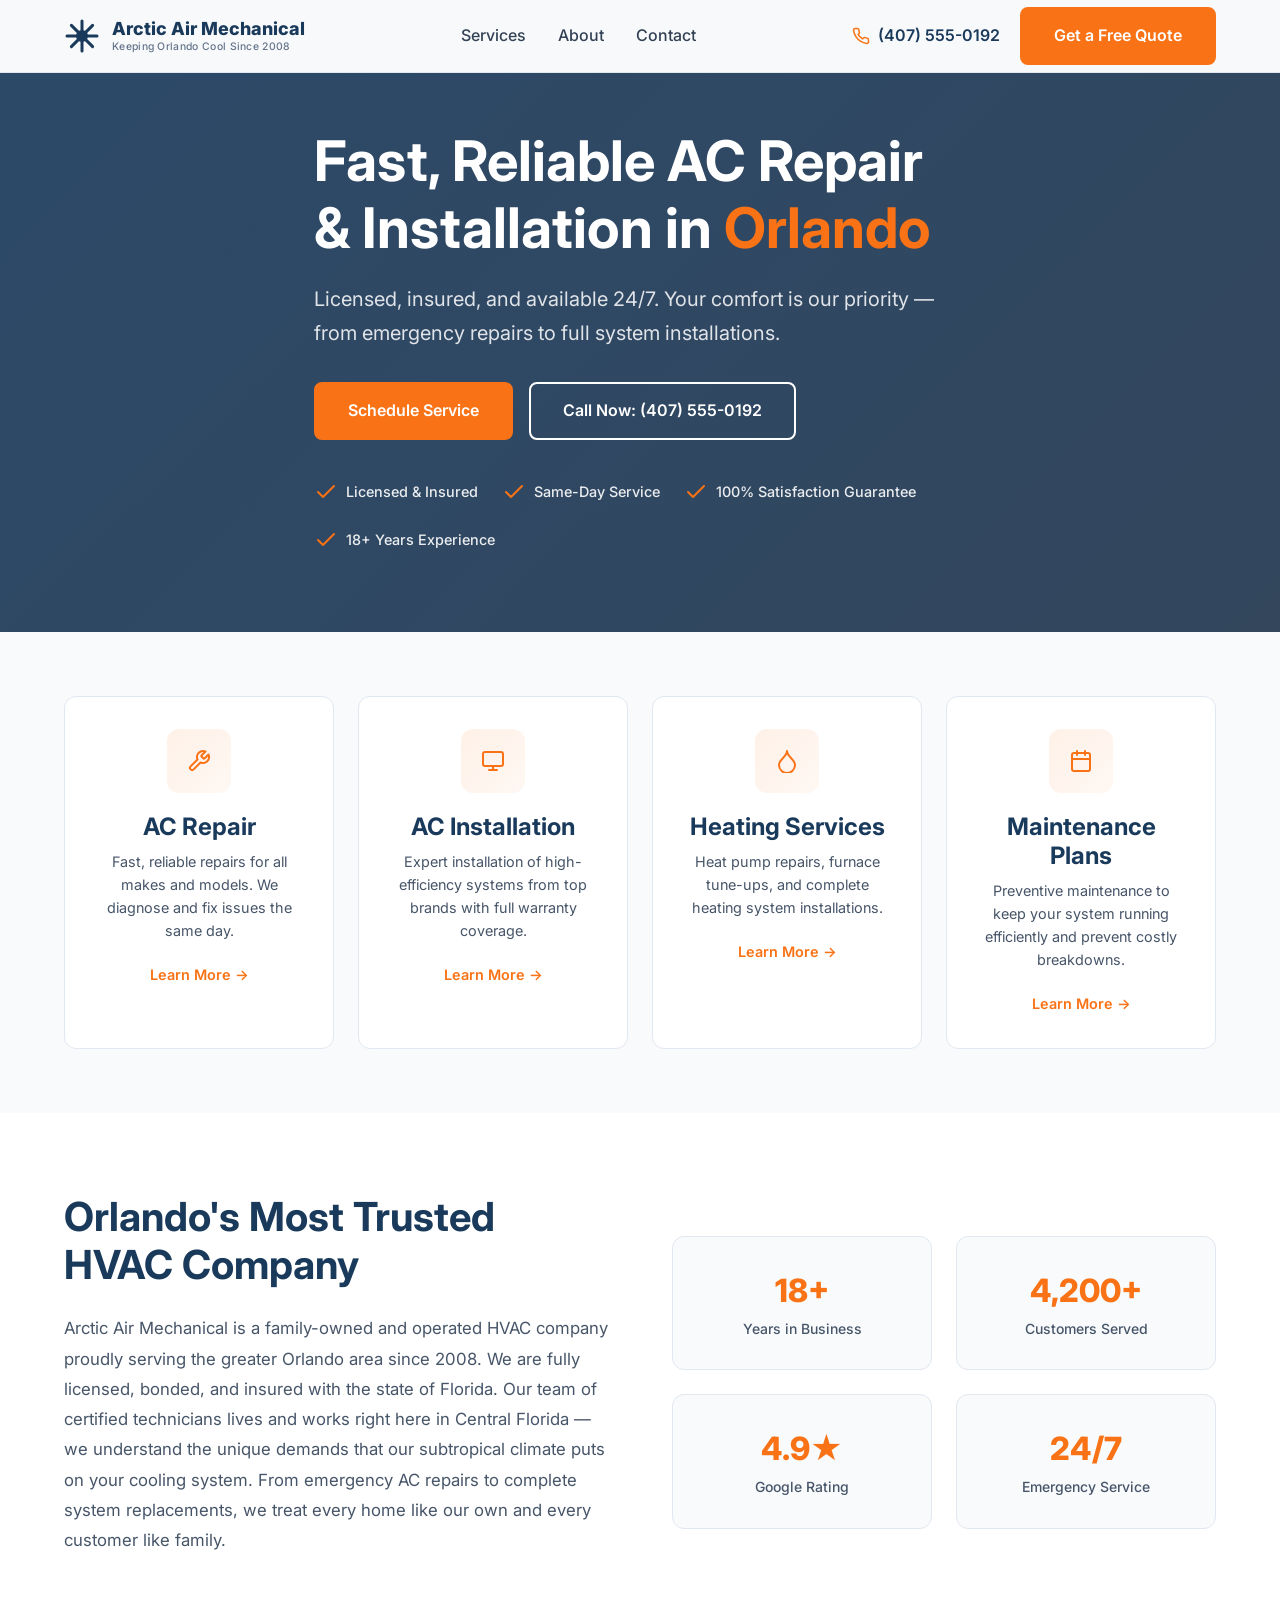
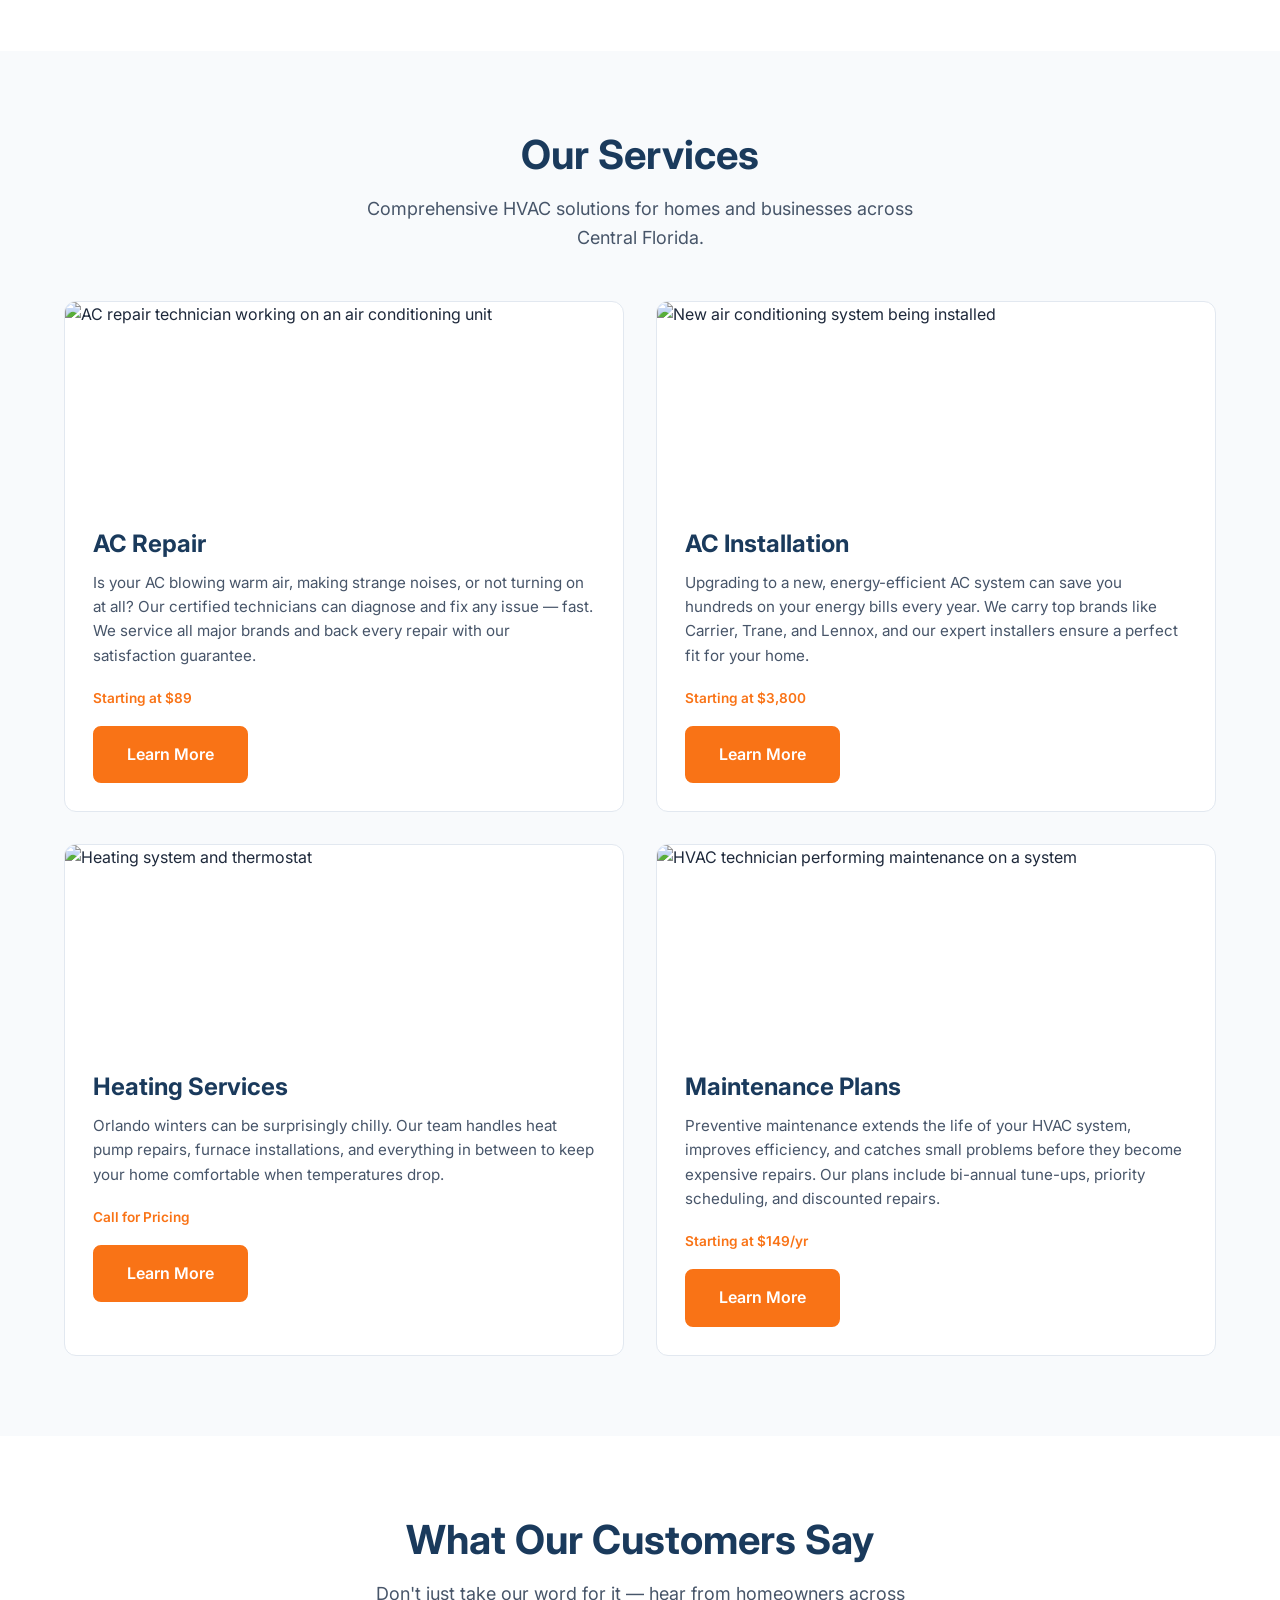
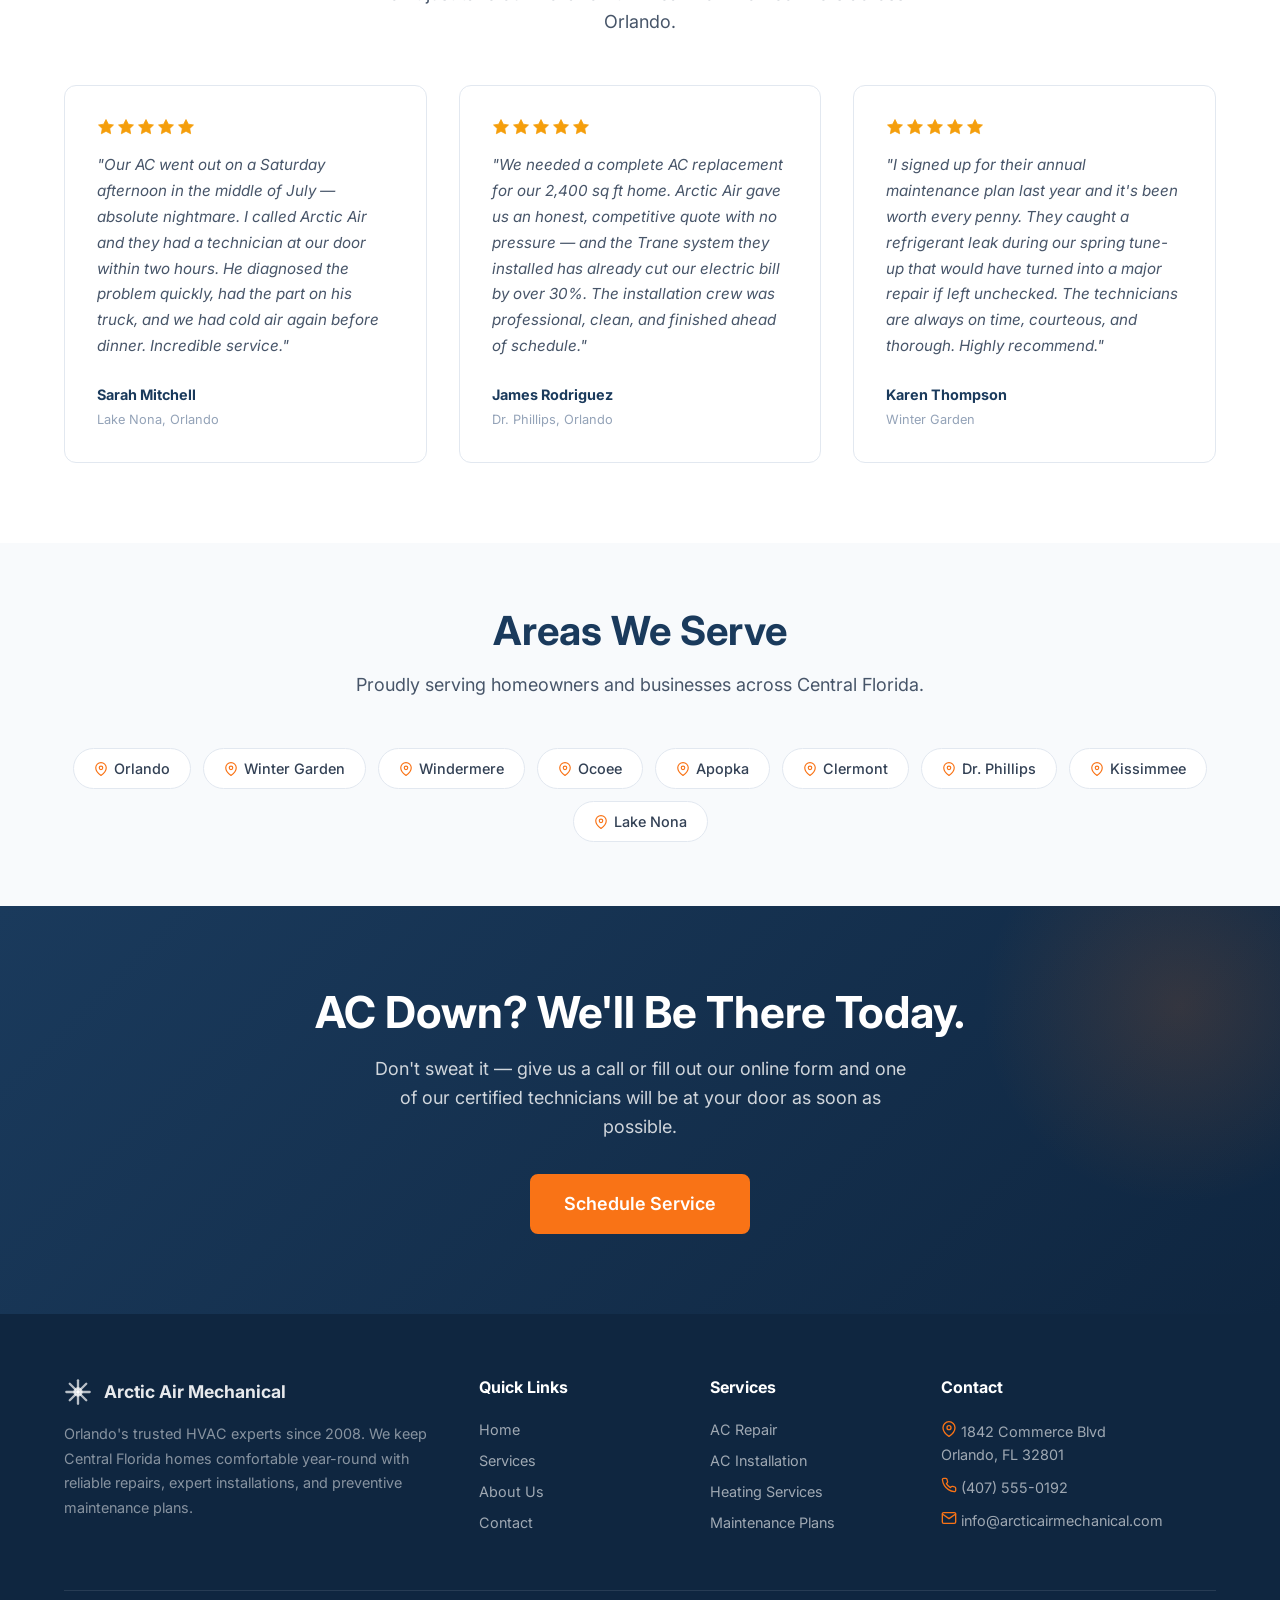
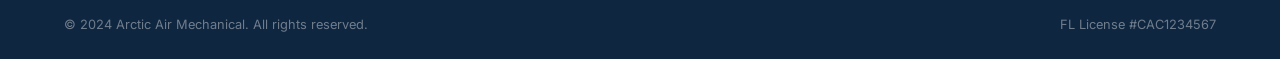
==== index.html @ 2753f7c7 "Initial commit: Arctic Air Mechanical HVAC website" ====
<!DOCTYPE html>
<html lang="en">
<head>
  <meta charset="UTF-8">
  <meta name="viewport" content="width=device-width, initial-scale=1.0">
  <title>Arctic Air Mechanical | AC Repair & Installation in Orlando, FL</title>
  <meta name="description" content="Fast, reliable AC repair and installation in Orlando, FL. Licensed & insured HVAC company with 18+ years experience. Same-day service available. Call (407) 555-0192.">
  <link rel="preconnect" href="https://fonts.googleapis.com">
  <link rel="preconnect" href="https://fonts.gstatic.com" crossorigin>
  <link href="https://fonts.googleapis.com/css2?family=Inter:wght@400;500;600;700;800&display=swap" rel="stylesheet">
  <link rel="stylesheet" href="css/styles.css">
</head>
<body>

  <!-- Sticky Navbar -->
  <nav class="navbar">
    <div class="container navbar-inner">
      <a href="/" class="logo">
        <svg class="logo-icon" width="36" height="36" viewBox="0 0 24 24" fill="none" stroke="currentColor" stroke-width="2" stroke-linecap="round" stroke-linejoin="round">
          <line x1="12" y1="2" x2="12" y2="22"></line>
          <line x1="2" y1="12" x2="22" y2="12"></line>
          <line x1="4.93" y1="4.93" x2="19.07" y2="19.07"></line>
          <line x1="19.07" y1="4.93" x2="4.93" y2="19.07"></line>
          <circle cx="12" cy="12" r="3"></circle>
        </svg>
        <div class="logo-text">
          <span class="logo-name">Arctic Air Mechanical</span>
          <span class="logo-tagline">Keeping Orlando Cool Since 2008</span>
        </div>
      </a>

      <ul class="nav-links">
        <li><a href="/services">Services</a></li>
        <li><a href="/about">About</a></li>
        <li><a href="/contact">Contact</a></li>
      </ul>

      <div class="nav-right">
        <a href="tel:+14075550192" class="nav-phone">
          <svg width="18" height="18" viewBox="0 0 24 24" fill="none" stroke="currentColor" stroke-width="2" stroke-linecap="round" stroke-linejoin="round">
            <path d="M22 16.92v3a2 2 0 0 1-2.18 2 19.79 19.79 0 0 1-8.63-3.07 19.5 19.5 0 0 1-6-6 19.79 19.79 0 0 1-3.07-8.67A2 2 0 0 1 4.11 2h3a2 2 0 0 1 2 1.72 12.84 12.84 0 0 0 .7 2.81 2 2 0 0 1-.45 2.11L8.09 9.91a16 16 0 0 0 6 6l1.27-1.27a2 2 0 0 1 2.11-.45 12.84 12.84 0 0 0 2.81.7A2 2 0 0 1 22 16.92z"></path>
          </svg>
          (407) 555-0192
        </a>
        <a href="/contact" class="btn btn-orange btn-sm">Get a Free Quote</a>
      </div>

      <button class="hamburger" aria-label="Open menu">
        <span></span>
        <span></span>
        <span></span>
      </button>
    </div>

    <div class="mobile-nav">
      <ul>
        <li><a href="/services">Services</a></li>
        <li><a href="/about">About</a></li>
        <li><a href="/contact">Contact</a></li>
      </ul>
      <a href="tel:+14075550192" class="mobile-nav-phone">(407) 555-0192</a>
      <a href="/contact" class="btn btn-orange btn-block">Get a Free Quote</a>
    </div>
  </nav>

  <!-- Hero Section -->
  <section class="hero" style="background-image: url('https://images.unsplash.com/photo-1621905251189-08b45d6a269e?auto=format&fit=crop&w=1920&q=80');">
    <div class="hero-overlay"></div>
    <div class="container hero-content">
      <h1>Fast, Reliable AC Repair &amp; Installation in <span class="highlight">Orlando</span></h1>
      <p class="hero-sub">Licensed, insured, and available 24/7. Your comfort is our priority — from emergency repairs to full system installations.</p>
      <div class="hero-ctas">
        <a href="/contact" class="btn btn-orange btn-lg">Schedule Service</a>
        <a href="tel:+14075550192" class="btn btn-outline btn-lg">Call Now: (407) 555-0192</a>
      </div>
      <div class="trust-badges">
        <div class="trust-badge">
          <svg width="24" height="24" viewBox="0 0 24 24" fill="none" stroke="currentColor" stroke-width="2" stroke-linecap="round" stroke-linejoin="round">
            <path d="M20 6L9 17l-5-5"></path>
          </svg>
          <span>Licensed &amp; Insured</span>
        </div>
        <div class="trust-badge">
          <svg width="24" height="24" viewBox="0 0 24 24" fill="none" stroke="currentColor" stroke-width="2" stroke-linecap="round" stroke-linejoin="round">
            <path d="M20 6L9 17l-5-5"></path>
          </svg>
          <span>Same-Day Service</span>
        </div>
        <div class="trust-badge">
          <svg width="24" height="24" viewBox="0 0 24 24" fill="none" stroke="currentColor" stroke-width="2" stroke-linecap="round" stroke-linejoin="round">
            <path d="M20 6L9 17l-5-5"></path>
          </svg>
          <span>100% Satisfaction Guarantee</span>
        </div>
        <div class="trust-badge">
          <svg width="24" height="24" viewBox="0 0 24 24" fill="none" stroke="currentColor" stroke-width="2" stroke-linecap="round" stroke-linejoin="round">
            <path d="M20 6L9 17l-5-5"></path>
          </svg>
          <span>18+ Years Experience</span>
        </div>
      </div>
    </div>
  </section>

  <!-- Services Strip -->
  <section class="services-strip fade-in">
    <div class="container">
      <div class="services-grid">
        <a href="/services/ac-repair" class="service-card">
          <div class="service-icon">
            <svg width="24" height="24" viewBox="0 0 24 24" fill="none" stroke="currentColor" stroke-width="2" stroke-linecap="round" stroke-linejoin="round">
              <path d="M14.7 6.3a1 1 0 0 0 0 1.4l1.6 1.6a1 1 0 0 0 1.4 0l3.77-3.77a6 6 0 0 1-7.94 7.94l-6.91 6.91a2.12 2.12 0 0 1-3-3l6.91-6.91a6 6 0 0 1 7.94-7.94l-3.76 3.76z"></path>
            </svg>
          </div>
          <h3>AC Repair</h3>
          <p>Fast, reliable repairs for all makes and models. We diagnose and fix issues the same day.</p>
          <span class="service-link">Learn More &rarr;</span>
        </a>

        <a href="/services/ac-installation" class="service-card">
          <div class="service-icon">
            <svg width="24" height="24" viewBox="0 0 24 24" fill="none" stroke="currentColor" stroke-width="2" stroke-linecap="round" stroke-linejoin="round">
              <rect x="2" y="3" width="20" height="14" rx="2" ry="2"></rect>
              <line x1="8" y1="21" x2="16" y2="21"></line>
              <line x1="12" y1="17" x2="12" y2="21"></line>
            </svg>
          </div>
          <h3>AC Installation</h3>
          <p>Expert installation of high-efficiency systems from top brands with full warranty coverage.</p>
          <span class="service-link">Learn More &rarr;</span>
        </a>

        <a href="/services/heating" class="service-card">
          <div class="service-icon">
            <svg width="24" height="24" viewBox="0 0 24 24" fill="none" stroke="currentColor" stroke-width="2" stroke-linecap="round" stroke-linejoin="round">
              <path d="M12 2c0 6-8 8-8 14a8 8 0 0 0 16 0c0-6-8-8-8-14z"></path>
            </svg>
          </div>
          <h3>Heating Services</h3>
          <p>Heat pump repairs, furnace tune-ups, and complete heating system installations.</p>
          <span class="service-link">Learn More &rarr;</span>
        </a>

        <a href="/services/maintenance" class="service-card">
          <div class="service-icon">
            <svg width="24" height="24" viewBox="0 0 24 24" fill="none" stroke="currentColor" stroke-width="2" stroke-linecap="round" stroke-linejoin="round">
              <rect x="3" y="4" width="18" height="18" rx="2" ry="2"></rect>
              <line x1="16" y1="2" x2="16" y2="6"></line>
              <line x1="8" y1="2" x2="8" y2="6"></line>
              <line x1="3" y1="10" x2="21" y2="10"></line>
            </svg>
          </div>
          <h3>Maintenance Plans</h3>
          <p>Preventive maintenance to keep your system running efficiently and prevent costly breakdowns.</p>
          <span class="service-link">Learn More &rarr;</span>
        </a>
      </div>
    </div>
  </section>

  <!-- Why Choose Us -->
  <section class="why-us fade-in">
    <div class="container">
      <div class="why-us-grid">
        <div class="why-us-content">
          <h2>Orlando's Most Trusted HVAC Company</h2>
          <p>Arctic Air Mechanical is a family-owned and operated HVAC company proudly serving the greater Orlando area since 2008. We are fully licensed, bonded, and insured with the state of Florida. Our team of certified technicians lives and works right here in Central Florida — we understand the unique demands that our subtropical climate puts on your cooling system. From emergency AC repairs to complete system replacements, we treat every home like our own and every customer like family.</p>
        </div>
        <div class="stats-grid">
          <div class="stat-box">
            <span class="stat-number">18+</span>
            <span class="stat-label">Years in Business</span>
          </div>
          <div class="stat-box">
            <span class="stat-number">4,200+</span>
            <span class="stat-label">Customers Served</span>
          </div>
          <div class="stat-box">
            <span class="stat-number">4.9&#9733;</span>
            <span class="stat-label">Google Rating</span>
          </div>
          <div class="stat-box">
            <span class="stat-number">24/7</span>
            <span class="stat-label">Emergency Service</span>
          </div>
        </div>
      </div>
    </div>
  </section>

  <!-- Services Detail -->
  <section class="services-detail fade-in">
    <div class="container">
      <div class="section-header">
        <h2>Our Services</h2>
        <p>Comprehensive HVAC solutions for homes and businesses across Central Florida.</p>
      </div>
      <div class="detail-grid">
        <div class="detail-card">
          <img src="https://images.unsplash.com/photo-1585771724684-38269d6639fd?auto=format&fit=crop&w=600&q=80" alt="AC repair technician working on an air conditioning unit" loading="lazy">
          <div class="detail-card-body">
            <h3>AC Repair</h3>
            <p>Is your AC blowing warm air, making strange noises, or not turning on at all? Our certified technicians can diagnose and fix any issue — fast. We service all major brands and back every repair with our satisfaction guarantee.</p>
            <span class="detail-price">Starting at $89</span>
            <a href="/services/ac-repair" class="btn btn-orange">Learn More</a>
          </div>
        </div>

        <div class="detail-card">
          <img src="https://images.unsplash.com/photo-1504328345606-18bbc8c9d7d1?auto=format&fit=crop&w=600&q=80" alt="New air conditioning system being installed" loading="lazy">
          <div class="detail-card-body">
            <h3>AC Installation</h3>
            <p>Upgrading to a new, energy-efficient AC system can save you hundreds on your energy bills every year. We carry top brands like Carrier, Trane, and Lennox, and our expert installers ensure a perfect fit for your home.</p>
            <span class="detail-price">Starting at $3,800</span>
            <a href="/services/ac-installation" class="btn btn-orange">Learn More</a>
          </div>
        </div>

        <div class="detail-card">
          <img src="https://images.unsplash.com/photo-1513694203232-719a280e022f?auto=format&fit=crop&w=600&q=80" alt="Heating system and thermostat" loading="lazy">
          <div class="detail-card-body">
            <h3>Heating Services</h3>
            <p>Orlando winters can be surprisingly chilly. Our team handles heat pump repairs, furnace installations, and everything in between to keep your home comfortable when temperatures drop.</p>
            <span class="detail-price">Call for Pricing</span>
            <a href="/services/heating" class="btn btn-orange">Learn More</a>
          </div>
        </div>

        <div class="detail-card">
          <img src="https://images.unsplash.com/photo-1581094794329-c8112a89af12?auto=format&fit=crop&w=600&q=80" alt="HVAC technician performing maintenance on a system" loading="lazy">
          <div class="detail-card-body">
            <h3>Maintenance Plans</h3>
            <p>Preventive maintenance extends the life of your HVAC system, improves efficiency, and catches small problems before they become expensive repairs. Our plans include bi-annual tune-ups, priority scheduling, and discounted repairs.</p>
            <span class="detail-price">Starting at $149/yr</span>
            <a href="/services/maintenance" class="btn btn-orange">Learn More</a>
          </div>
        </div>
      </div>
    </div>
  </section>

  <!-- Testimonials -->
  <section class="testimonials fade-in">
    <div class="container">
      <div class="section-header">
        <h2>What Our Customers Say</h2>
        <p>Don't just take our word for it — hear from homeowners across Orlando.</p>
      </div>
      <div class="testimonials-grid">
        <div class="testimonial-card">
          <div class="testimonial-stars">
            <svg width="20" height="20" viewBox="0 0 24 24" fill="#f59e0b" stroke="#f59e0b" stroke-width="1"><polygon points="12 2 15.09 8.26 22 9.27 17 14.14 18.18 21.02 12 17.77 5.82 21.02 7 14.14 2 9.27 8.91 8.26 12 2"></polygon></svg>
            <svg width="20" height="20" viewBox="0 0 24 24" fill="#f59e0b" stroke="#f59e0b" stroke-width="1"><polygon points="12 2 15.09 8.26 22 9.27 17 14.14 18.18 21.02 12 17.77 5.82 21.02 7 14.14 2 9.27 8.91 8.26 12 2"></polygon></svg>
            <svg width="20" height="20" viewBox="0 0 24 24" fill="#f59e0b" stroke="#f59e0b" stroke-width="1"><polygon points="12 2 15.09 8.26 22 9.27 17 14.14 18.18 21.02 12 17.77 5.82 21.02 7 14.14 2 9.27 8.91 8.26 12 2"></polygon></svg>
            <svg width="20" height="20" viewBox="0 0 24 24" fill="#f59e0b" stroke="#f59e0b" stroke-width="1"><polygon points="12 2 15.09 8.26 22 9.27 17 14.14 18.18 21.02 12 17.77 5.82 21.02 7 14.14 2 9.27 8.91 8.26 12 2"></polygon></svg>
            <svg width="20" height="20" viewBox="0 0 24 24" fill="#f59e0b" stroke="#f59e0b" stroke-width="1"><polygon points="12 2 15.09 8.26 22 9.27 17 14.14 18.18 21.02 12 17.77 5.82 21.02 7 14.14 2 9.27 8.91 8.26 12 2"></polygon></svg>
          </div>
          <blockquote class="testimonial-quote">"Our AC went out on a Saturday afternoon in the middle of July — absolute nightmare. I called Arctic Air and they had a technician at our door within two hours. He diagnosed the problem quickly, had the part on his truck, and we had cold air again before dinner. Incredible service."</blockquote>
          <div class="testimonial-author">
            <span class="testimonial-name">Sarah Mitchell</span>
            <span class="testimonial-location">Lake Nona, Orlando</span>
          </div>
        </div>

        <div class="testimonial-card">
          <div class="testimonial-stars">
            <svg width="20" height="20" viewBox="0 0 24 24" fill="#f59e0b" stroke="#f59e0b" stroke-width="1"><polygon points="12 2 15.09 8.26 22 9.27 17 14.14 18.18 21.02 12 17.77 5.82 21.02 7 14.14 2 9.27 8.91 8.26 12 2"></polygon></svg>
            <svg width="20" height="20" viewBox="0 0 24 24" fill="#f59e0b" stroke="#f59e0b" stroke-width="1"><polygon points="12 2 15.09 8.26 22 9.27 17 14.14 18.18 21.02 12 17.77 5.82 21.02 7 14.14 2 9.27 8.91 8.26 12 2"></polygon></svg>
            <svg width="20" height="20" viewBox="0 0 24 24" fill="#f59e0b" stroke="#f59e0b" stroke-width="1"><polygon points="12 2 15.09 8.26 22 9.27 17 14.14 18.18 21.02 12 17.77 5.82 21.02 7 14.14 2 9.27 8.91 8.26 12 2"></polygon></svg>
            <svg width="20" height="20" viewBox="0 0 24 24" fill="#f59e0b" stroke="#f59e0b" stroke-width="1"><polygon points="12 2 15.09 8.26 22 9.27 17 14.14 18.18 21.02 12 17.77 5.82 21.02 7 14.14 2 9.27 8.91 8.26 12 2"></polygon></svg>
            <svg width="20" height="20" viewBox="0 0 24 24" fill="#f59e0b" stroke="#f59e0b" stroke-width="1"><polygon points="12 2 15.09 8.26 22 9.27 17 14.14 18.18 21.02 12 17.77 5.82 21.02 7 14.14 2 9.27 8.91 8.26 12 2"></polygon></svg>
          </div>
          <blockquote class="testimonial-quote">"We needed a complete AC replacement for our 2,400 sq ft home. Arctic Air gave us an honest, competitive quote with no pressure — and the Trane system they installed has already cut our electric bill by over 30%. The installation crew was professional, clean, and finished ahead of schedule."</blockquote>
          <div class="testimonial-author">
            <span class="testimonial-name">James Rodriguez</span>
            <span class="testimonial-location">Dr. Phillips, Orlando</span>
          </div>
        </div>

        <div class="testimonial-card">
          <div class="testimonial-stars">
            <svg width="20" height="20" viewBox="0 0 24 24" fill="#f59e0b" stroke="#f59e0b" stroke-width="1"><polygon points="12 2 15.09 8.26 22 9.27 17 14.14 18.18 21.02 12 17.77 5.82 21.02 7 14.14 2 9.27 8.91 8.26 12 2"></polygon></svg>
            <svg width="20" height="20" viewBox="0 0 24 24" fill="#f59e0b" stroke="#f59e0b" stroke-width="1"><polygon points="12 2 15.09 8.26 22 9.27 17 14.14 18.18 21.02 12 17.77 5.82 21.02 7 14.14 2 9.27 8.91 8.26 12 2"></polygon></svg>
            <svg width="20" height="20" viewBox="0 0 24 24" fill="#f59e0b" stroke="#f59e0b" stroke-width="1"><polygon points="12 2 15.09 8.26 22 9.27 17 14.14 18.18 21.02 12 17.77 5.82 21.02 7 14.14 2 9.27 8.91 8.26 12 2"></polygon></svg>
            <svg width="20" height="20" viewBox="0 0 24 24" fill="#f59e0b" stroke="#f59e0b" stroke-width="1"><polygon points="12 2 15.09 8.26 22 9.27 17 14.14 18.18 21.02 12 17.77 5.82 21.02 7 14.14 2 9.27 8.91 8.26 12 2"></polygon></svg>
            <svg width="20" height="20" viewBox="0 0 24 24" fill="#f59e0b" stroke="#f59e0b" stroke-width="1"><polygon points="12 2 15.09 8.26 22 9.27 17 14.14 18.18 21.02 12 17.77 5.82 21.02 7 14.14 2 9.27 8.91 8.26 12 2"></polygon></svg>
          </div>
          <blockquote class="testimonial-quote">"I signed up for their annual maintenance plan last year and it's been worth every penny. They caught a refrigerant leak during our spring tune-up that would have turned into a major repair if left unchecked. The technicians are always on time, courteous, and thorough. Highly recommend."</blockquote>
          <div class="testimonial-author">
            <span class="testimonial-name">Karen Thompson</span>
            <span class="testimonial-location">Winter Garden</span>
          </div>
        </div>
      </div>
    </div>
  </section>

  <!-- Service Area -->
  <section class="service-area fade-in">
    <div class="container">
      <div class="section-header">
        <h2>Areas We Serve</h2>
        <p>Proudly serving homeowners and businesses across Central Florida.</p>
      </div>
      <div class="area-tags">
        <span class="area-tag">
          <svg width="16" height="16" viewBox="0 0 24 24" fill="none" stroke="currentColor" stroke-width="2" stroke-linecap="round" stroke-linejoin="round"><path d="M21 10c0 7-9 13-9 13s-9-6-9-13a9 9 0 0 1 18 0z"></path><circle cx="12" cy="10" r="3"></circle></svg>
          Orlando
        </span>
        <span class="area-tag">
          <svg width="16" height="16" viewBox="0 0 24 24" fill="none" stroke="currentColor" stroke-width="2" stroke-linecap="round" stroke-linejoin="round"><path d="M21 10c0 7-9 13-9 13s-9-6-9-13a9 9 0 0 1 18 0z"></path><circle cx="12" cy="10" r="3"></circle></svg>
          Winter Garden
        </span>
        <span class="area-tag">
          <svg width="16" height="16" viewBox="0 0 24 24" fill="none" stroke="currentColor" stroke-width="2" stroke-linecap="round" stroke-linejoin="round"><path d="M21 10c0 7-9 13-9 13s-9-6-9-13a9 9 0 0 1 18 0z"></path><circle cx="12" cy="10" r="3"></circle></svg>
          Windermere
        </span>
        <span class="area-tag">
          <svg width="16" height="16" viewBox="0 0 24 24" fill="none" stroke="currentColor" stroke-width="2" stroke-linecap="round" stroke-linejoin="round"><path d="M21 10c0 7-9 13-9 13s-9-6-9-13a9 9 0 0 1 18 0z"></path><circle cx="12" cy="10" r="3"></circle></svg>
          Ocoee
        </span>
        <span class="area-tag">
          <svg width="16" height="16" viewBox="0 0 24 24" fill="none" stroke="currentColor" stroke-width="2" stroke-linecap="round" stroke-linejoin="round"><path d="M21 10c0 7-9 13-9 13s-9-6-9-13a9 9 0 0 1 18 0z"></path><circle cx="12" cy="10" r="3"></circle></svg>
          Apopka
        </span>
        <span class="area-tag">
          <svg width="16" height="16" viewBox="0 0 24 24" fill="none" stroke="currentColor" stroke-width="2" stroke-linecap="round" stroke-linejoin="round"><path d="M21 10c0 7-9 13-9 13s-9-6-9-13a9 9 0 0 1 18 0z"></path><circle cx="12" cy="10" r="3"></circle></svg>
          Clermont
        </span>
        <span class="area-tag">
          <svg width="16" height="16" viewBox="0 0 24 24" fill="none" stroke="currentColor" stroke-width="2" stroke-linecap="round" stroke-linejoin="round"><path d="M21 10c0 7-9 13-9 13s-9-6-9-13a9 9 0 0 1 18 0z"></path><circle cx="12" cy="10" r="3"></circle></svg>
          Dr. Phillips
        </span>
        <span class="area-tag">
          <svg width="16" height="16" viewBox="0 0 24 24" fill="none" stroke="currentColor" stroke-width="2" stroke-linecap="round" stroke-linejoin="round"><path d="M21 10c0 7-9 13-9 13s-9-6-9-13a9 9 0 0 1 18 0z"></path><circle cx="12" cy="10" r="3"></circle></svg>
          Kissimmee
        </span>
        <span class="area-tag">
          <svg width="16" height="16" viewBox="0 0 24 24" fill="none" stroke="currentColor" stroke-width="2" stroke-linecap="round" stroke-linejoin="round"><path d="M21 10c0 7-9 13-9 13s-9-6-9-13a9 9 0 0 1 18 0z"></path><circle cx="12" cy="10" r="3"></circle></svg>
          Lake Nona
        </span>
      </div>
    </div>
  </section>

  <!-- Final CTA -->
  <section class="final-cta fade-in">
    <div class="container">
      <h2>AC Down? We'll Be There Today.</h2>
      <p>Don't sweat it — give us a call or fill out our online form and one of our certified technicians will be at your door as soon as possible.</p>
      <a href="/contact" class="btn btn-orange btn-lg">Schedule Service</a>
    </div>
  </section>

  <!-- Footer -->
  <footer class="footer">
    <div class="container">
      <div class="footer-grid">
        <div class="footer-col">
          <a href="/" class="footer-logo">
            <svg width="28" height="28" viewBox="0 0 24 24" fill="none" stroke="currentColor" stroke-width="2" stroke-linecap="round" stroke-linejoin="round">
              <line x1="12" y1="2" x2="12" y2="22"></line>
              <line x1="2" y1="12" x2="22" y2="12"></line>
              <line x1="4.93" y1="4.93" x2="19.07" y2="19.07"></line>
              <line x1="19.07" y1="4.93" x2="4.93" y2="19.07"></line>
              <circle cx="12" cy="12" r="3"></circle>
            </svg>
            Arctic Air Mechanical
          </a>
          <p class="footer-tagline">Orlando's trusted HVAC experts since 2008. We keep Central Florida homes comfortable year-round with reliable repairs, expert installations, and preventive maintenance plans.</p>
        </div>

        <div class="footer-col">
          <h4>Quick Links</h4>
          <ul>
            <li><a href="/">Home</a></li>
            <li><a href="/services">Services</a></li>
            <li><a href="/about">About Us</a></li>
            <li><a href="/contact">Contact</a></li>
          </ul>
        </div>

        <div class="footer-col">
          <h4>Services</h4>
          <ul>
            <li><a href="/services/ac-repair">AC Repair</a></li>
            <li><a href="/services/ac-installation">AC Installation</a></li>
            <li><a href="/services/heating">Heating Services</a></li>
            <li><a href="/services/maintenance">Maintenance Plans</a></li>
          </ul>
        </div>

        <div class="footer-col">
          <h4>Contact</h4>
          <ul class="footer-contact">
            <li>
              <svg width="16" height="16" viewBox="0 0 24 24" fill="none" stroke="currentColor" stroke-width="2" stroke-linecap="round" stroke-linejoin="round"><path d="M21 10c0 7-9 13-9 13s-9-6-9-13a9 9 0 0 1 18 0z"></path><circle cx="12" cy="10" r="3"></circle></svg>
              1842 Commerce Blvd<br>Orlando, FL 32801
            </li>
            <li>
              <svg width="16" height="16" viewBox="0 0 24 24" fill="none" stroke="currentColor" stroke-width="2" stroke-linecap="round" stroke-linejoin="round"><path d="M22 16.92v3a2 2 0 0 1-2.18 2 19.79 19.79 0 0 1-8.63-3.07 19.5 19.5 0 0 1-6-6 19.79 19.79 0 0 1-3.07-8.67A2 2 0 0 1 4.11 2h3a2 2 0 0 1 2 1.72 12.84 12.84 0 0 0 .7 2.81 2 2 0 0 1-.45 2.11L8.09 9.91a16 16 0 0 0 6 6l1.27-1.27a2 2 0 0 1 2.11-.45 12.84 12.84 0 0 0 2.81.7A2 2 0 0 1 22 16.92z"></path></svg>
              <a href="tel:+14075550192">(407) 555-0192</a>
            </li>
            <li>
              <svg width="16" height="16" viewBox="0 0 24 24" fill="none" stroke="currentColor" stroke-width="2" stroke-linecap="round" stroke-linejoin="round"><path d="M4 4h16c1.1 0 2 .9 2 2v12c0 1.1-.9 2-2 2H4c-1.1 0-2-.9-2-2V6c0-1.1.9-2 2-2z"></path><polyline points="22,6 12,13 2,6"></polyline></svg>
              <a href="mailto:info@arcticairmechanical.com">info@arcticairmechanical.com</a>
            </li>
          </ul>
        </div>
      </div>

      <div class="footer-bottom">
        <p>&copy; 2024 Arctic Air Mechanical. All rights reserved.</p>
        <p>FL License #CAC1234567</p>
      </div>
    </div>
  </footer>

  <!-- Floating Call Button -->
  <a href="tel:+14075550192" class="floating-call">
    <svg width="20" height="20" viewBox="0 0 24 24" fill="none" stroke="currentColor" stroke-width="2" stroke-linecap="round" stroke-linejoin="round">
      <path d="M22 16.92v3a2 2 0 0 1-2.18 2 19.79 19.79 0 0 1-8.63-3.07 19.5 19.5 0 0 1-6-6 19.79 19.79 0 0 1-3.07-8.67A2 2 0 0 1 4.11 2h3a2 2 0 0 1 2 1.72 12.84 12.84 0 0 0 .7 2.81 2 2 0 0 1-.45 2.11L8.09 9.91a16 16 0 0 0 6 6l1.27-1.27a2 2 0 0 1 2.11-.45 12.84 12.84 0 0 0 2.81.7A2 2 0 0 1 22 16.92z"></path>
    </svg>
    Call (407) 555-0192
  </a>

  <script src="js/main.js"></script>
</body>
</html>
---- css/styles.css ----
/* ===== RESET & BASE ===== */
*,*::before,*::after{box-sizing:border-box;margin:0;padding:0}
html{scroll-behavior:smooth;font-size:16px}
body{font-family:'Inter',system-ui,-apple-system,sans-serif;color:#1e293b;line-height:1.6;background:#fff;overflow-x:hidden}
a{text-decoration:none;color:inherit}
ul{list-style:none}
img{max-width:100%;display:block}
button,input,select,textarea{font-family:inherit;font-size:inherit}

/* ===== CSS VARIABLES ===== */
:root{
  --navy:#1A3A5C;
  --navy-dark:#0f2640;
  --orange:#F97316;
  --orange-hover:#ea6a0e;
  --white:#ffffff;
  --gray-50:#f8fafc;
  --gray-100:#f1f5f9;
  --gray-200:#e2e8f0;
  --gray-300:#cbd5e1;
  --gray-400:#94a3b8;
  --gray-500:#64748b;
  --gray-600:#475569;
  --gray-700:#334155;
  --gray-800:#1e293b;
  --shadow-sm:0 1px 2px rgba(0,0,0,.05);
  --shadow:0 4px 6px -1px rgba(0,0,0,.1),0 2px 4px -2px rgba(0,0,0,.1);
  --shadow-lg:0 10px 15px -3px rgba(0,0,0,.1),0 4px 6px -4px rgba(0,0,0,.1);
  --shadow-xl:0 20px 25px -5px rgba(0,0,0,.1),0 8px 10px -6px rgba(0,0,0,.1);
  --radius:8px;
  --radius-lg:12px;
  --max-width:1200px;
  --transition:all .3s ease;
}

/* ===== TYPOGRAPHY ===== */
h1,h2,h3,h4,h5,h6{font-weight:700;line-height:1.2;color:var(--navy)}
h1{font-size:clamp(2rem,5vw,3.5rem)}
h2{font-size:clamp(1.75rem,4vw,2.5rem)}
h3{font-size:clamp(1.25rem,3vw,1.5rem)}
h4{font-size:1.125rem}
p{color:var(--gray-600);margin-bottom:1rem}
.text-orange{color:var(--orange)}
.text-navy{color:var(--navy)}
.text-white{color:var(--white)}

/* ===== LAYOUT ===== */
.container{width:100%;max-width:var(--max-width);margin:0 auto;padding:0 1.5rem}
.section{padding:5rem 0}
.section-sm{padding:3rem 0}
.section-alt{background:var(--gray-50)}
.section-header{text-align:center;margin-bottom:3rem}
.section-header p{max-width:600px;margin:1rem auto 0;font-size:1.125rem}
.section-title{text-align:center;margin-bottom:2rem}

/* ===== BUTTONS ===== */
.btn{display:inline-flex;align-items:center;justify-content:center;gap:.5rem;padding:.875rem 2rem;border-radius:var(--radius);font-weight:600;font-size:1rem;border:2px solid transparent;cursor:pointer;transition:var(--transition);white-space:nowrap}
.btn-orange,
.btn.btn-orange,
a.btn-orange,
button.btn-orange{background:var(--orange);color:var(--white);border-color:var(--orange);display:inline-flex;align-items:center;justify-content:center;gap:.5rem;padding:.875rem 2rem;border-radius:var(--radius);font-weight:600;font-size:1rem;border:2px solid var(--orange);cursor:pointer;transition:var(--transition);white-space:nowrap}
.btn-orange:hover,.btn.btn-orange:hover,a.btn-orange:hover,button.btn-orange:hover{background:var(--orange-hover);border-color:var(--orange-hover);transform:translateY(-2px);box-shadow:var(--shadow-lg)}
.btn-outline,
a.btn-outline{background:transparent;color:var(--white);border-color:var(--white);display:inline-flex;align-items:center;justify-content:center;gap:.5rem;padding:.875rem 2rem;border-radius:var(--radius);font-weight:600;font-size:1rem;border:2px solid var(--white);cursor:pointer;transition:var(--transition);white-space:nowrap}
.btn-outline:hover,a.btn-outline:hover{background:var(--white);color:var(--navy)}
.btn-outline-navy{background:transparent;color:var(--navy);border-color:var(--navy)}
.btn-outline-navy:hover{background:var(--navy);color:var(--white)}
.btn-navy{background:var(--navy);color:var(--white);border-color:var(--navy)}
.btn-navy:hover{background:var(--navy-dark);transform:translateY(-2px);box-shadow:var(--shadow-lg)}
.btn-primary,
.btn.btn-primary,
a.btn-primary{background:var(--orange);color:var(--white);border-color:var(--orange);display:inline-flex;align-items:center;justify-content:center;gap:.5rem;padding:.875rem 2rem;border-radius:var(--radius);font-weight:600;font-size:1rem;border:2px solid var(--orange);cursor:pointer;transition:var(--transition);white-space:nowrap}
.btn-primary:hover,.btn.btn-primary:hover,a.btn-primary:hover{background:var(--orange-hover);border-color:var(--orange-hover);transform:translateY(-2px);box-shadow:var(--shadow-lg)}
.btn-secondary,
.btn.btn-secondary,
a.btn-secondary{background:var(--white);color:var(--navy);border-color:var(--navy);display:inline-flex;align-items:center;justify-content:center;gap:.5rem;padding:.875rem 2rem;border-radius:var(--radius);font-weight:600;font-size:1rem;border:2px solid var(--navy);cursor:pointer;transition:var(--transition);white-space:nowrap}
.btn-secondary:hover,.btn.btn-secondary:hover,a.btn-secondary:hover{background:var(--navy);color:var(--white);transform:translateY(-2px);box-shadow:var(--shadow-lg)}
.btn-sm{padding:.625rem 1.25rem;font-size:.875rem}
.btn-lg{padding:1rem 2.5rem;font-size:1.125rem}
.btn-block,.full-width{width:100%}

/* ===== NAVBAR ===== */
.navbar{position:fixed;top:0;left:0;right:0;z-index:1000;background:rgba(255,255,255,.97);backdrop-filter:blur(10px);border-bottom:1px solid var(--gray-200);transition:var(--transition)}
.navbar.scrolled{box-shadow:var(--shadow)}

/* Navbar inner — handles all variants: .nav-inner, .container.navbar-inner, .container.navbar-container, .container alone */
.nav-inner,
.navbar-inner,
.navbar-container,
.navbar>.container{
  display:flex;align-items:center;justify-content:space-between;height:72px;max-width:var(--max-width);margin:0 auto;padding:0 1.5rem
}

/* Logo */
.logo,.nav-logo{display:flex;align-items:center;gap:.75rem;font-weight:800;font-size:1.25rem;color:var(--navy);text-decoration:none;flex-shrink:0}
.logo svg,.nav-logo svg,.logo-icon{flex-shrink:0;color:var(--navy)}
.logo-text{display:flex;flex-direction:column}
.logo-name{font-weight:800;font-size:1.125rem;color:var(--navy);line-height:1.2}
.logo-tagline{font-size:.65rem;font-weight:500;color:var(--gray-500);letter-spacing:.03em;line-height:1.3}

/* Nav Links — handles both <div class="nav-links"><a> and <ul class="nav-links"><li><a> */
.nav-links{display:flex;align-items:center;gap:2rem;list-style:none}
.nav-links li{list-style:none}
.nav-links a,.nav-links li a,.nav-link{font-weight:500;color:var(--gray-700);transition:var(--transition);position:relative;text-decoration:none}
.nav-links a:hover,.nav-links a.active,.nav-link:hover,.nav-link.active{color:var(--orange)}
.nav-links a::after,.nav-links li a::after{content:'';position:absolute;bottom:-4px;left:0;width:0;height:2px;background:var(--orange);transition:var(--transition)}
.nav-links a:hover::after,.nav-links a.active::after,.nav-links li a:hover::after,.nav-links li a.active::after{width:100%}

/* Nav Right / Actions */
.nav-right,.nav-actions{display:flex;align-items:center;gap:1.25rem}
.nav-phone{display:flex;align-items:center;gap:.5rem;font-weight:600;color:var(--navy);text-decoration:none}
.nav-phone svg{color:var(--orange)}
.nav-cta{padding:.625rem 1.5rem}

/* Hamburger */
.hamburger{display:none;flex-direction:column;gap:5px;background:none;border:none;cursor:pointer;padding:.5rem}
.hamburger span{display:block;width:24px;height:2px;background:var(--navy);transition:var(--transition)}

/* Mobile Nav */
.mobile-nav{display:none;position:fixed;top:72px;left:0;right:0;bottom:0;background:var(--white);z-index:999;padding:2rem;flex-direction:column;gap:.5rem;overflow-y:auto}
.mobile-nav.open{display:flex}
.mobile-nav a,.mobile-nav li a,.mobile-nav-link{font-size:1.125rem;font-weight:500;color:var(--gray-700);padding:.75rem 0;border-bottom:1px solid var(--gray-100);display:block;text-decoration:none}
.mobile-nav a:hover,.mobile-nav li a:hover,.mobile-nav-link:hover{color:var(--orange)}
.mobile-nav ul{display:flex;flex-direction:column}
.mobile-nav .btn,.mobile-nav .btn-orange,.mobile-nav .btn-primary{margin-top:1rem;text-align:center;justify-content:center}
.mobile-nav-phone{font-weight:600;color:var(--navy)}

/* ===== HERO (Homepage) ===== */
.hero{position:relative;min-height:600px;display:flex;align-items:center;padding:8rem 0 5rem;overflow:hidden;background-size:cover;background-position:center;background-repeat:no-repeat}
.hero-overlay{position:absolute;inset:0;background:linear-gradient(135deg,rgba(26,58,92,.92) 0%,rgba(15,38,64,.85) 100%);z-index:1}
/* Fallback overlay if no .hero-overlay div exists */
.hero:not(:has(.hero-overlay))::after{content:'';position:absolute;inset:0;background:linear-gradient(135deg,rgba(26,58,92,.92) 0%,rgba(15,38,64,.85) 100%);z-index:1}
.hero .container{position:relative;z-index:2}
.hero-content{max-width:700px}
.hero h1{color:var(--white);margin-bottom:1.25rem}
.hero h1 .highlight{color:var(--orange)}
.hero-sub{font-size:1.25rem;color:rgba(255,255,255,.85);margin-bottom:2rem;line-height:1.7}
.hero-btns,.hero-ctas{display:flex;flex-wrap:wrap;gap:1rem;margin-bottom:2.5rem}
.trust-badges{display:flex;flex-wrap:wrap;gap:1.5rem}
.trust-badge{display:flex;align-items:center;gap:.5rem;color:rgba(255,255,255,.9);font-size:.9rem;font-weight:500}
.trust-badge svg{color:var(--orange);flex-shrink:0}

/* Page Hero (inner pages) */
.page-hero{position:relative;padding:8rem 0 4rem;background:linear-gradient(135deg,var(--navy) 0%,var(--navy-dark) 100%);overflow:hidden}
.page-hero::before{content:'';position:absolute;top:-50%;right:-20%;width:600px;height:600px;background:radial-gradient(circle,rgba(249,115,22,.1) 0%,transparent 70%);border-radius:50%}
.page-hero .container{position:relative;z-index:2}
.page-hero h1{color:var(--white);margin-bottom:1rem}
.page-hero p,.page-hero-subtitle{color:rgba(255,255,255,.8);font-size:1.125rem;max-width:600px}
.page-hero .btn,.page-hero .btn-orange{margin-top:1.5rem}
.breadcrumb{display:flex;align-items:center;gap:.5rem;margin-bottom:1.5rem;font-size:.875rem}
.breadcrumb a{color:rgba(255,255,255,.6);transition:var(--transition)}
.breadcrumb a:hover{color:var(--white)}
.breadcrumb span{color:rgba(255,255,255,.4)}
.breadcrumb .current,.breadcrumb-current{color:var(--orange)}
.breadcrumb-separator{color:rgba(255,255,255,.4)}

/* ===== SERVICES STRIP (Homepage) ===== */
.services-strip{padding:4rem 0;background:var(--gray-50)}
.services-grid{display:grid;grid-template-columns:repeat(4,1fr);gap:1.5rem}
.service-card{background:var(--white);border-radius:var(--radius-lg);padding:2rem;text-align:center;transition:var(--transition);border:1px solid var(--gray-200);cursor:pointer;display:block;text-decoration:none;color:inherit}
.service-card:hover{transform:translateY(-8px);box-shadow:var(--shadow-xl);border-color:var(--orange)}
.service-card .icon,.service-card .service-icon{width:64px;height:64px;margin:0 auto 1.25rem;background:linear-gradient(135deg,rgba(249,115,22,.1),rgba(249,115,22,.05));border-radius:var(--radius-lg);display:flex;align-items:center;justify-content:center}
.service-card .icon svg,.service-card .service-icon svg{color:var(--orange)}
.service-card h3{margin-bottom:.5rem;color:var(--navy)}
.service-card p{font-size:.9rem;margin-bottom:1.25rem}
.service-card .card-link,.service-card .service-link{color:var(--orange);font-weight:600;font-size:.9rem;display:inline-flex;align-items:center;gap:.25rem;transition:var(--transition)}
.service-card:hover .card-link,.service-card:hover .service-link{gap:.5rem}

/* ===== WHY CHOOSE US ===== */
.why-us{padding:5rem 0}
.why-us-grid{display:grid;grid-template-columns:1fr 1fr;gap:4rem;align-items:center}
.why-us-content h2{margin-bottom:1.5rem}
.why-us-content p{font-size:1.05rem;line-height:1.8}
.stats-grid{display:grid;grid-template-columns:1fr 1fr;gap:1.5rem}
.stat-box{background:var(--gray-50);border-radius:var(--radius-lg);padding:1.75rem;text-align:center;border:1px solid var(--gray-200);transition:var(--transition)}
.stat-box:hover{border-color:var(--orange);transform:translateY(-4px);box-shadow:var(--shadow)}
.stat-box .stat-number{font-size:2rem;font-weight:800;color:var(--orange);display:block}
.stat-box .stat-label{font-size:.875rem;color:var(--gray-600);font-weight:500;margin-top:.25rem}

/* ===== SERVICES DETAIL (Homepage) ===== */
.services-detail{padding:5rem 0;background:var(--gray-50)}
.detail-grid{display:grid;grid-template-columns:repeat(2,1fr);gap:2rem}
.detail-card{background:var(--white);border-radius:var(--radius-lg);overflow:hidden;transition:var(--transition);border:1px solid var(--gray-200)}
.detail-card:hover{transform:translateY(-4px);box-shadow:var(--shadow-lg)}
.detail-card>img{width:100%;height:200px;object-fit:cover}
.detail-card-img{height:200px;background-size:cover;background-position:center;position:relative}
.detail-card-body{padding:1.75rem}
.detail-card-body h3{margin-bottom:.75rem}
.detail-card-body p{font-size:.95rem;margin-bottom:1.25rem}
.detail-card-body .price,.detail-card-body .detail-price{font-size:.85rem;color:var(--orange);font-weight:600;margin-bottom:1rem;display:block}

/* ===== TESTIMONIALS ===== */
.testimonials{padding:5rem 0}
.testimonials-grid{display:grid;grid-template-columns:repeat(3,1fr);gap:2rem}
.testimonial-card{background:var(--white);border-radius:var(--radius-lg);padding:2rem;border:1px solid var(--gray-200);transition:var(--transition);position:relative}
.testimonial-card:hover{box-shadow:var(--shadow-lg)}
.testimonial-card .stars,.testimonial-card .testimonial-stars{display:flex;gap:.125rem;margin-bottom:1rem}
.testimonial-card .stars svg,.testimonial-card .testimonial-stars svg{width:18px;height:18px}
.testimonial-card blockquote,.testimonial-card .testimonial-quote{font-size:.95rem;color:var(--gray-600);line-height:1.7;margin-bottom:1.5rem;font-style:italic;display:block}
.testimonial-card .author,.testimonial-card .testimonial-author{display:flex;flex-direction:column;gap:.25rem}
.testimonial-card .author-info strong,.testimonial-card .testimonial-name{display:block;font-size:.9rem;color:var(--navy);font-weight:700}
.testimonial-card .author-info span,.testimonial-card .testimonial-location{font-size:.8rem;color:var(--gray-400)}
.testimonial-card .author-avatar{width:44px;height:44px;border-radius:50%;background:var(--navy);color:var(--white);display:flex;align-items:center;justify-content:center;font-weight:700;font-size:.9rem}
.quote-icon{position:absolute;top:1.25rem;right:1.5rem;color:var(--gray-100);font-size:3rem;font-weight:800;line-height:1}

/* ===== SERVICE AREA ===== */
.service-area{padding:4rem 0;background:var(--gray-50)}
.area-tags{display:flex;flex-wrap:wrap;justify-content:center;gap:.75rem;margin-top:2rem}
.area-tag{display:inline-flex;align-items:center;gap:.375rem;padding:.5rem 1.25rem;background:var(--white);border:1px solid var(--gray-200);border-radius:50px;font-size:.9rem;font-weight:500;color:var(--gray-700);transition:var(--transition)}
.area-tag:hover{border-color:var(--orange);color:var(--orange);transform:translateY(-2px)}
.area-tag svg{color:var(--orange);width:14px;height:14px}

/* ===== FINAL CTA ===== */
.final-cta{padding:5rem 0;background:linear-gradient(135deg,var(--navy) 0%,var(--navy-dark) 100%);position:relative;overflow:hidden}
.final-cta::before{content:'';position:absolute;top:-100px;right:-100px;width:400px;height:400px;background:radial-gradient(circle,rgba(249,115,22,.15) 0%,transparent 70%);border-radius:50%}
.final-cta .container{position:relative;z-index:2;text-align:center}
.final-cta h2{color:var(--white);margin-bottom:1rem;font-size:clamp(1.75rem,4vw,2.75rem)}
.final-cta p{color:rgba(255,255,255,.8);font-size:1.125rem;margin-bottom:2rem;max-width:550px;margin-left:auto;margin-right:auto}
.final-cta .btn,.final-cta .btn-orange,.final-cta .btn-primary{font-size:1.125rem}
.final-cta .btn-outline,.final-cta .btn-secondary{font-size:1.125rem}
.final-cta-buttons,.final-cta-actions{display:flex;gap:1rem;justify-content:center;flex-wrap:wrap}

/* ===== FOOTER ===== */
.footer{background:var(--navy-dark);color:rgba(255,255,255,.7);padding:4rem 0 0}
.footer-grid{display:grid;grid-template-columns:2fr 1fr 1fr 1.5fr;gap:3rem;padding-bottom:3rem}
.footer-col{min-width:0}
.footer-brand{display:flex;align-items:center;gap:.75rem;margin-bottom:1rem;color:rgba(255,255,255,.9);font-weight:700;font-size:1.1rem}
.footer-brand svg{flex-shrink:0;color:rgba(255,255,255,.7)}
.footer-brand span,.footer-brand-name{color:rgba(255,255,255,.9)}
.footer-col>p,.footer-description,.footer-tagline,.footer-brand-desc{font-size:.9rem;color:rgba(255,255,255,.5);line-height:1.7}
.footer-logo{display:flex;align-items:center;gap:.75rem;margin-bottom:1rem;color:rgba(255,255,255,.9);font-weight:700;font-size:1.1rem}
.footer-logo svg{flex-shrink:0;color:rgba(255,255,255,.7)}
.footer h4,.footer-heading{color:var(--white);margin-bottom:1.25rem;font-size:1rem}
.footer-col ul,.footer-links,.footer-contact{list-style:none;padding:0;margin:0}
.footer-col ul li,.footer-links li,.footer-contact li{margin-bottom:.5rem}
.footer-col ul a,.footer-links a,.footer-contact a{color:rgba(255,255,255,.6);font-size:.9rem;transition:var(--transition)}
.footer-col ul a:hover,.footer-links a:hover,.footer-contact a:hover{color:var(--orange)}
.footer-col ul li,.footer-contact li{font-size:.9rem;color:rgba(255,255,255,.6)}
.footer-contact svg{flex-shrink:0;margin-top:3px;color:var(--orange)}
.footer-bottom{border-top:1px solid rgba(255,255,255,.1);padding:1.5rem 0;display:flex;flex-wrap:wrap;justify-content:space-between;align-items:center;gap:1rem;font-size:.8rem;color:rgba(255,255,255,.4)}
.footer-bottom p{color:rgba(255,255,255,.4);font-size:.8rem;margin-bottom:0}

/* ===== SERVICE PAGE CONTENT ===== */
.service-content{padding:5rem 0}
.service-content h2,.service-section h2{margin-bottom:1.5rem}
.service-content p{font-size:1.05rem;line-height:1.8}
.service-intro{margin-bottom:2.5rem}
.service-section{margin-bottom:3rem}

/* Included List — handles both <li> and <div class="included-item"> */
.included-list{display:grid;grid-template-columns:1fr 1fr;gap:.75rem;margin:1.5rem 0 2rem}
.included-list li,.included-list .included-item{display:flex;align-items:center;gap:.75rem;font-size:.95rem;color:var(--gray-700)}
.included-list li svg,.included-list .included-item svg{color:var(--orange);flex-shrink:0}

/* Process Steps — handles .process-steps/.process-step and .service-steps/.service-step */
.process-steps,.service-steps{display:grid;grid-template-columns:repeat(3,1fr);gap:2rem;margin:2rem 0}
.process-step,.service-step{text-align:center;padding:2rem 1.5rem;background:var(--gray-50);border-radius:var(--radius-lg);position:relative}
.process-step .step-number,.process-step .process-step-number,.service-step .step-number{width:48px;height:48px;background:var(--orange);color:var(--white);border-radius:50%;display:flex;align-items:center;justify-content:center;font-weight:800;font-size:1.25rem;margin:0 auto 1rem}
.process-step h3,.process-step h4,.service-step h3,.service-step h4{margin-bottom:.5rem}
.process-step p,.service-step p{font-size:.9rem;margin-bottom:0}

/* Pricing Box */
.pricing-box{background:linear-gradient(135deg,var(--navy),var(--navy-dark));border-radius:var(--radius-lg);padding:2.5rem;color:var(--white);margin:2rem 0}
.pricing-box h3{color:var(--white);margin-bottom:.5rem}
.pricing-box .price-amount,.pricing-box .pricing-amount{font-size:2.5rem;font-weight:800;color:var(--orange);display:block}
.pricing-box .pricing-label{font-size:1.1rem;color:rgba(255,255,255,.8);margin-bottom:.75rem}
.pricing-box p{color:rgba(255,255,255,.75)}

/* Service lists (included-style but as ul>li) */
.service-list{display:grid;grid-template-columns:1fr 1fr;gap:.75rem;margin:1.5rem 0 2rem;list-style:none;padding:0}
.service-list li{display:flex;align-items:center;gap:.75rem;font-size:.95rem;color:var(--gray-700);padding:.25rem 0}
.service-list li::before{content:'';display:inline-block;width:18px;height:18px;flex-shrink:0;background-image:url("data:image/svg+xml,%3Csvg xmlns='http://www.w3.org/2000/svg' width='18' height='18' viewBox='0 0 24 24' fill='none' stroke='%23F97316' stroke-width='3' stroke-linecap='round' stroke-linejoin='round'%3E%3Cpolyline points='20 6 9 17 4 12'%3E%3C/polyline%3E%3C/svg%3E");background-size:contain;background-repeat:no-repeat}

/* Common issues list */
.common-issues-list{list-style:disc;padding-left:1.5rem;margin:1rem 0 2rem;display:grid;gap:.5rem}
.common-issues-list li{font-size:.95rem;color:var(--gray-700);line-height:1.6}

/* Pricing box detail/financing text */
.pricing-detail,.pricing-financing{color:rgba(255,255,255,.75);font-size:1rem}
.pricing-box .btn,.pricing-box .btn-primary{margin-top:1rem}

/* Pricing Table for Maintenance */
.pricing-table{display:grid;grid-template-columns:1fr 1fr;gap:2rem;margin:2rem 0}
.pricing-tier{background:var(--white);border:2px solid var(--gray-200);border-radius:var(--radius-lg);padding:2.5rem;text-align:center;transition:var(--transition);position:relative}
.pricing-tier.featured{border-color:var(--orange)}
.pricing-tier.featured::before,.pricing-tier-badge{position:absolute;top:-14px;left:50%;transform:translateX(-50%);background:var(--orange);color:var(--white);padding:.25rem 1.25rem;border-radius:50px;font-size:.8rem;font-weight:600;white-space:nowrap}
.pricing-tier.featured::before{content:'Most Popular'}
/* Hide the pseudo if there's an explicit badge element */
.pricing-tier.featured .pricing-tier-badge+*~*{z-index:1}
.pricing-tier-badge{z-index:2}
.pricing-tier h3{margin-bottom:.5rem}
.pricing-tier .tier-price,.pricing-tier-price{font-size:2.25rem;font-weight:800;color:var(--orange);display:block;margin:.75rem 0}
.pricing-tier .tier-price span,.pricing-tier-price .price-period{font-size:1rem;color:var(--gray-400);font-weight:500}
.pricing-tier-price .price-amount{font-size:2.25rem;font-weight:800;color:var(--orange)}
.pricing-tier-header{margin-bottom:.5rem}
.pricing-tier ul,.pricing-tier-features{text-align:left;margin:1.5rem 0;list-style:none;padding:0}
.pricing-tier ul li,.pricing-tier-features li{display:flex;align-items:center;gap:.5rem;padding:.5rem 0;font-size:.9rem;color:var(--gray-600);border-bottom:1px solid var(--gray-100)}
.pricing-tier ul li::before,.pricing-tier-features li::before{content:'';display:inline-block;width:16px;height:16px;flex-shrink:0;background-image:url("data:image/svg+xml,%3Csvg xmlns='http://www.w3.org/2000/svg' width='16' height='16' viewBox='0 0 24 24' fill='none' stroke='%23F97316' stroke-width='3' stroke-linecap='round' stroke-linejoin='round'%3E%3Cpolyline points='20 6 9 17 4 12'%3E%3C/polyline%3E%3C/svg%3E");background-size:contain;background-repeat:no-repeat}
.pricing-tier ul li svg,.pricing-tier-features li svg{color:var(--orange);flex-shrink:0}
.pricing-tier .btn,.pricing-tier-cta{margin-top:1.5rem;width:100%}
.pricing-tier:hover{transform:translateY(-4px);box-shadow:var(--shadow-xl)}

/* FAQ Accordion */
.faq-section,.faq-list{margin:3rem 0}
.faq-item{border:1px solid var(--gray-200);border-radius:var(--radius);margin-bottom:.75rem;overflow:hidden;transition:var(--transition)}
.faq-item:hover{border-color:var(--gray-300)}
.faq-question{display:flex;align-items:center;justify-content:space-between;padding:1.25rem 1.5rem;cursor:pointer;background:var(--white);font-weight:600;color:var(--navy);font-size:1rem;transition:var(--transition);width:100%;text-align:left;border:none}
.faq-question:hover{color:var(--orange)}
.faq-question svg{transition:transform .3s ease;flex-shrink:0;margin-left:1rem}
.faq-icon{transition:transform .3s ease;flex-shrink:0;margin-left:1rem;font-size:1.25rem;font-weight:700;color:var(--gray-400)}
.faq-item.open .faq-question svg{transform:rotate(180deg)}
.faq-item.open .faq-icon{transform:rotate(45deg)}
.faq-answer{max-height:0;overflow:hidden;transition:max-height .3s ease;padding:0 1.5rem;color:var(--gray-600);font-size:.95rem;line-height:1.7}
.faq-item.open .faq-answer{padding-bottom:1.25rem}
.faq-answer-inner,.faq-answer p{color:var(--gray-600);font-size:.95rem;line-height:1.7;margin-bottom:0}

/* ===== ABOUT PAGE ===== */
.about-story{display:grid;grid-template-columns:1fr 1fr;gap:4rem;align-items:center}
.about-story-content{order:1}
.about-story-image{order:2}
.about-story-image img,.about-img{width:100%;border-radius:var(--radius-lg);object-fit:cover;aspect-ratio:4/3}
.about-values{display:grid;grid-template-columns:repeat(3,1fr);gap:2rem;margin-top:2rem}
.value-card{text-align:center;padding:2rem}
.value-card .icon,.value-card .value-icon{width:56px;height:56px;background:linear-gradient(135deg,rgba(249,115,22,.1),rgba(249,115,22,.05));border-radius:var(--radius);display:flex;align-items:center;justify-content:center;margin:0 auto 1rem}
.value-card .icon svg,.value-card .value-icon svg{color:var(--orange)}
.value-card h3,.value-card h4{margin-bottom:.5rem}
.value-card p{font-size:.9rem;margin-bottom:0}

.community-section{background:var(--gray-50);padding:4rem 0}
.community-grid{display:grid;grid-template-columns:1fr 1fr;gap:2rem;margin-top:2rem}
.community-card{background:var(--white);border-radius:var(--radius-lg);padding:2rem;border:1px solid var(--gray-200)}
.community-card h3,.community-card h4{margin-bottom:.5rem}
.community-card p{font-size:.9rem;margin-bottom:0}

/* ===== CONTACT PAGE ===== */
.contact-grid{display:grid;grid-template-columns:1fr 1fr;gap:4rem}
.contact-form{background:var(--white);border-radius:var(--radius-lg);padding:2.5rem;border:1px solid var(--gray-200);box-shadow:var(--shadow)}
.contact-info{display:flex;flex-direction:column;gap:1.5rem}
.form-group{margin-bottom:1.25rem}
.form-group label{display:block;font-weight:600;font-size:.9rem;color:var(--navy);margin-bottom:.5rem}
.form-group input,.form-group select,.form-group textarea{width:100%;padding:.875rem 1rem;border:1px solid var(--gray-300);border-radius:var(--radius);font-size:.95rem;transition:var(--transition);background:var(--white);color:var(--gray-800)}
.form-group input:focus,.form-group select:focus,.form-group textarea:focus{outline:none;border-color:var(--orange);box-shadow:0 0 0 3px rgba(249,115,22,.1)}
.form-group textarea{resize:vertical;min-height:120px}
.form-group select{appearance:none;background-image:url("data:image/svg+xml,%3Csvg xmlns='http://www.w3.org/2000/svg' width='12' height='12' viewBox='0 0 12 12'%3E%3Cpath fill='%2364748b' d='M6 8L1 3h10z'/%3E%3C/svg%3E");background-repeat:no-repeat;background-position:right 1rem center;padding-right:2.5rem}

.contact-info-card{background:var(--gray-50);border-radius:var(--radius-lg);padding:2rem;border:1px solid var(--gray-200)}
.contact-info-card+.contact-info-card{margin-top:1.5rem}
.contact-info-card h3,.contact-info-card h4{margin-bottom:1rem}
.contact-info-card ul{list-style:none;padding:0}
.contact-info-card li{display:flex;align-items:flex-start;gap:.75rem;margin-bottom:.75rem;font-size:.95rem;color:var(--gray-600)}
.contact-info-card li svg{flex-shrink:0;margin-top:2px;color:var(--orange)}
.contact-info-card li strong{color:var(--navy)}
.contact-info-card li a{color:var(--orange);font-weight:500}
.contact-info-card li a:hover{text-decoration:underline}
.info-note{margin-top:1rem;padding-top:.75rem;border-top:1px solid var(--gray-200);font-size:.9rem;color:var(--gray-500)}
.info-note a{color:var(--orange);font-weight:600}

.map-placeholder{width:100%;aspect-ratio:16/9;background:var(--gray-200);border-radius:var(--radius-lg);overflow:hidden;border:1px solid var(--gray-200);margin-top:1.5rem}
.map-placeholder img{width:100%;height:100%;object-fit:cover}

/* Form success state */
.form-success{display:none;text-align:center;padding:3rem 2rem}
.form-success svg{color:var(--orange);margin:0 auto 1rem}
.form-success h3{margin-bottom:.75rem}
.form-success p{margin-bottom:0}

/* ===== SERVICES OVERVIEW PAGE ===== */
.services-overview-grid{display:grid;grid-template-columns:repeat(2,1fr);gap:2rem}
.overview-card{background:var(--white);border-radius:var(--radius-lg);overflow:hidden;border:1px solid var(--gray-200);transition:var(--transition);padding:2rem}
.overview-card:hover{transform:translateY(-6px);box-shadow:var(--shadow-xl)}
.overview-card-body{padding:0}
.overview-card-body .icon,.overview-card .overview-card-icon,.overview-card-icon{width:56px;height:56px;background:linear-gradient(135deg,rgba(249,115,22,.1),rgba(249,115,22,.05));border-radius:var(--radius);display:flex;align-items:center;justify-content:center;margin-bottom:1rem}
.overview-card-body .icon svg,.overview-card .overview-card-icon svg,.overview-card-icon svg{color:var(--orange)}
.overview-card h3,.overview-card-title{margin-bottom:.5rem}
.overview-card p,.overview-card-description{font-size:.9rem;margin-bottom:1rem}
.overview-card .price-tag,.overview-card-price{font-size:.85rem;color:var(--orange);font-weight:600;margin-bottom:1.25rem;display:block}

/* ===== FLOATING CALL BUTTON (MOBILE) ===== */
.floating-call,.floating-call-btn{display:none;position:fixed;bottom:1.25rem;left:1rem;right:1rem;z-index:998;background:var(--orange);color:var(--white);padding:1rem;border-radius:var(--radius);font-weight:700;font-size:1rem;text-align:center;box-shadow:0 4px 20px rgba(249,115,22,.4);transition:var(--transition);text-decoration:none}
.floating-call:hover,.floating-call-btn:hover{background:var(--orange-hover)}
.floating-call svg,.floating-call-btn svg{margin-right:.5rem;vertical-align:middle}

/* ===== RESPONSIVE ===== */
@media(max-width:1024px){
  .services-grid{grid-template-columns:repeat(2,1fr)}
  .footer-grid{grid-template-columns:repeat(2,1fr)}
  .why-us-grid{grid-template-columns:1fr;gap:3rem}
  .about-story{grid-template-columns:1fr;gap:2rem}
  .contact-grid{grid-template-columns:1fr}
  .pricing-table{grid-template-columns:1fr;max-width:420px;margin-left:auto;margin-right:auto}
}

@media(max-width:768px){
  .nav-links,.nav-right,.nav-actions{display:none}
  .hamburger{display:flex}
  .floating-call,.floating-call-btn{display:flex;align-items:center;justify-content:center}
  .services-grid{grid-template-columns:1fr}
  .testimonials-grid{grid-template-columns:1fr}
  .detail-grid{grid-template-columns:1fr}
  .services-overview-grid{grid-template-columns:1fr}
  .process-steps,.service-steps{grid-template-columns:1fr;max-width:400px;margin-left:auto;margin-right:auto}
  .included-list{grid-template-columns:1fr}
  .about-values{grid-template-columns:1fr}
  .footer-grid{grid-template-columns:1fr}
  .footer-bottom{flex-direction:column;text-align:center}
  .hero{min-height:auto;padding:7rem 0 4rem}
  .hero-btns,.hero-ctas{flex-direction:column}
  .hero-btns .btn,.hero-ctas .btn,.hero-ctas .btn-orange,.hero-ctas .btn-outline{width:100%;justify-content:center}
  .trust-badges{flex-direction:column;gap:.75rem}
  .stats-grid{grid-template-columns:1fr 1fr}
  .section{padding:3.5rem 0}
  .community-grid{grid-template-columns:1fr}
  body{padding-bottom:70px}
  .final-cta-buttons,.final-cta-actions{flex-direction:column;align-items:center}
}

@media(max-width:480px){
  .stats-grid{grid-template-columns:1fr}
  .area-tags{gap:.5rem}
}

/* ===== ANIMATIONS ===== */
.fade-in{opacity:0;transform:translateY(20px);transition:opacity .6s ease,transform .6s ease}
.fade-in.visible{opacity:1;transform:translateY(0)}
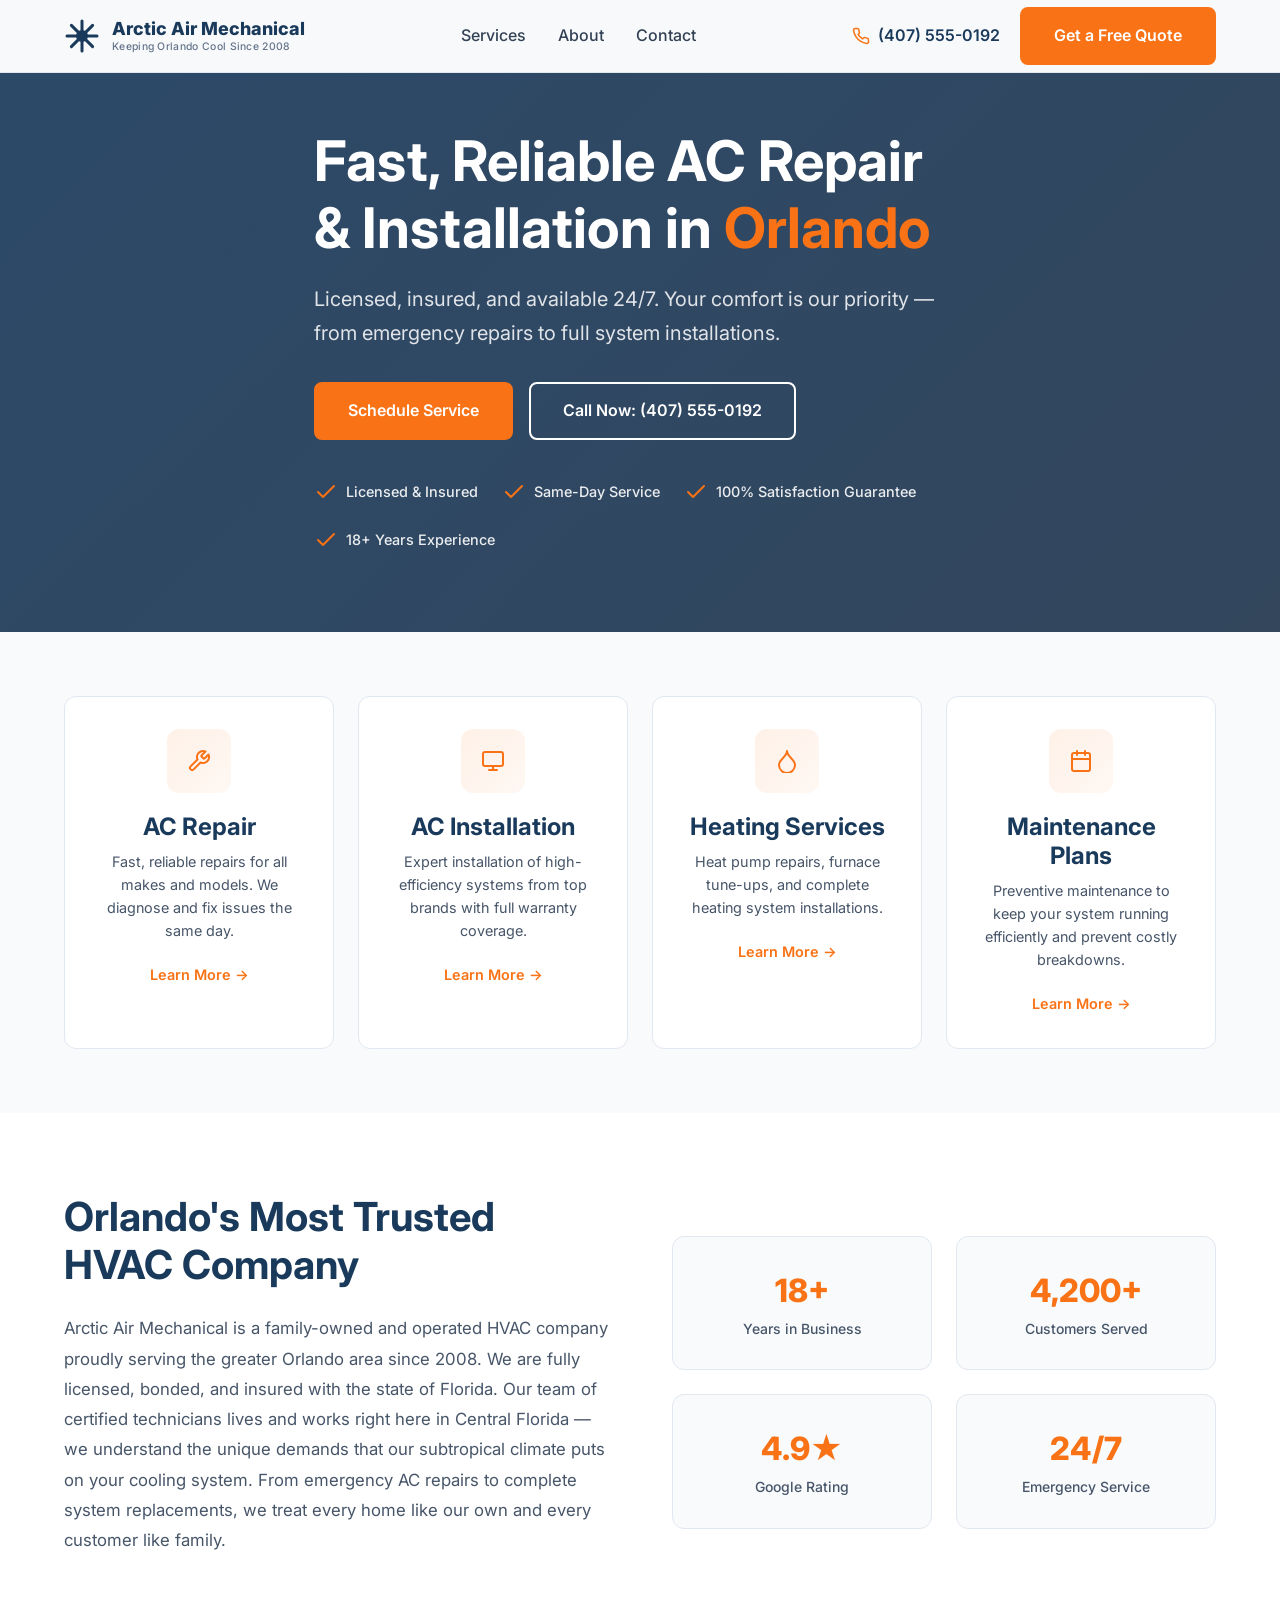
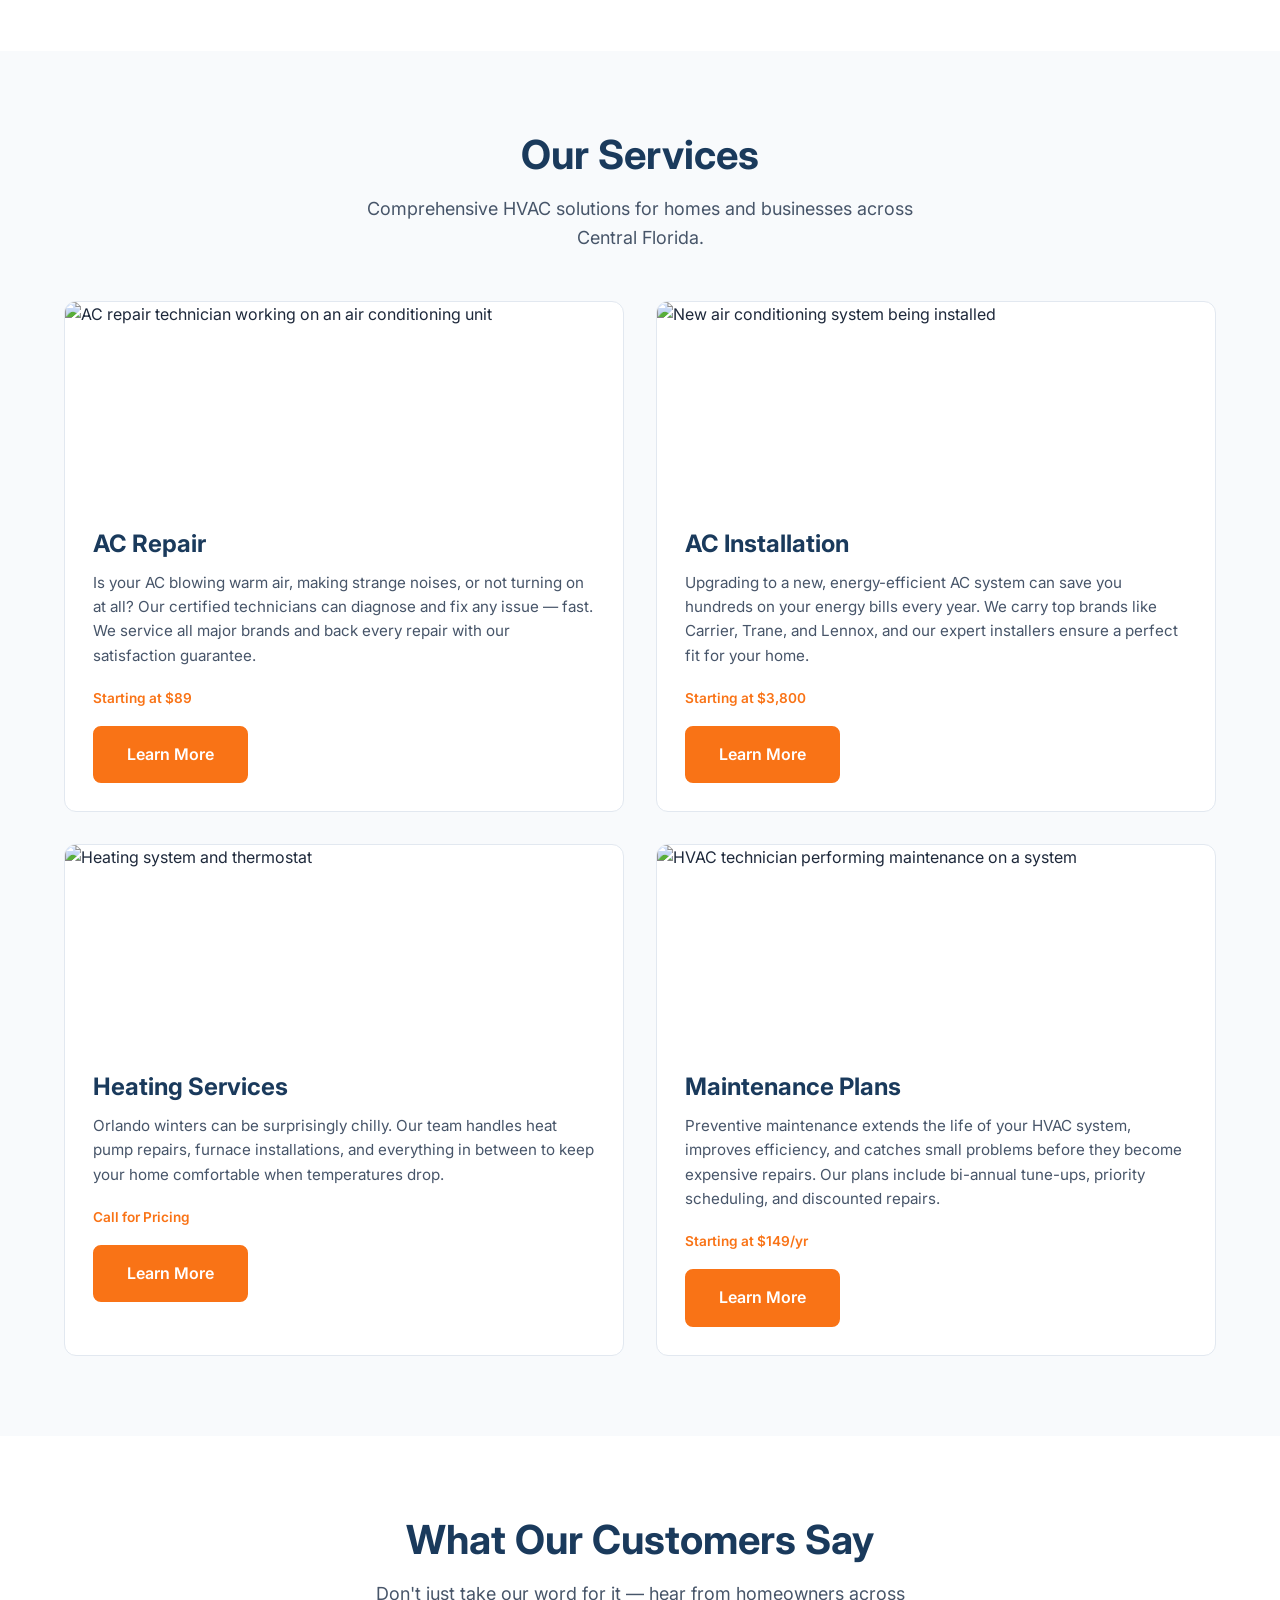
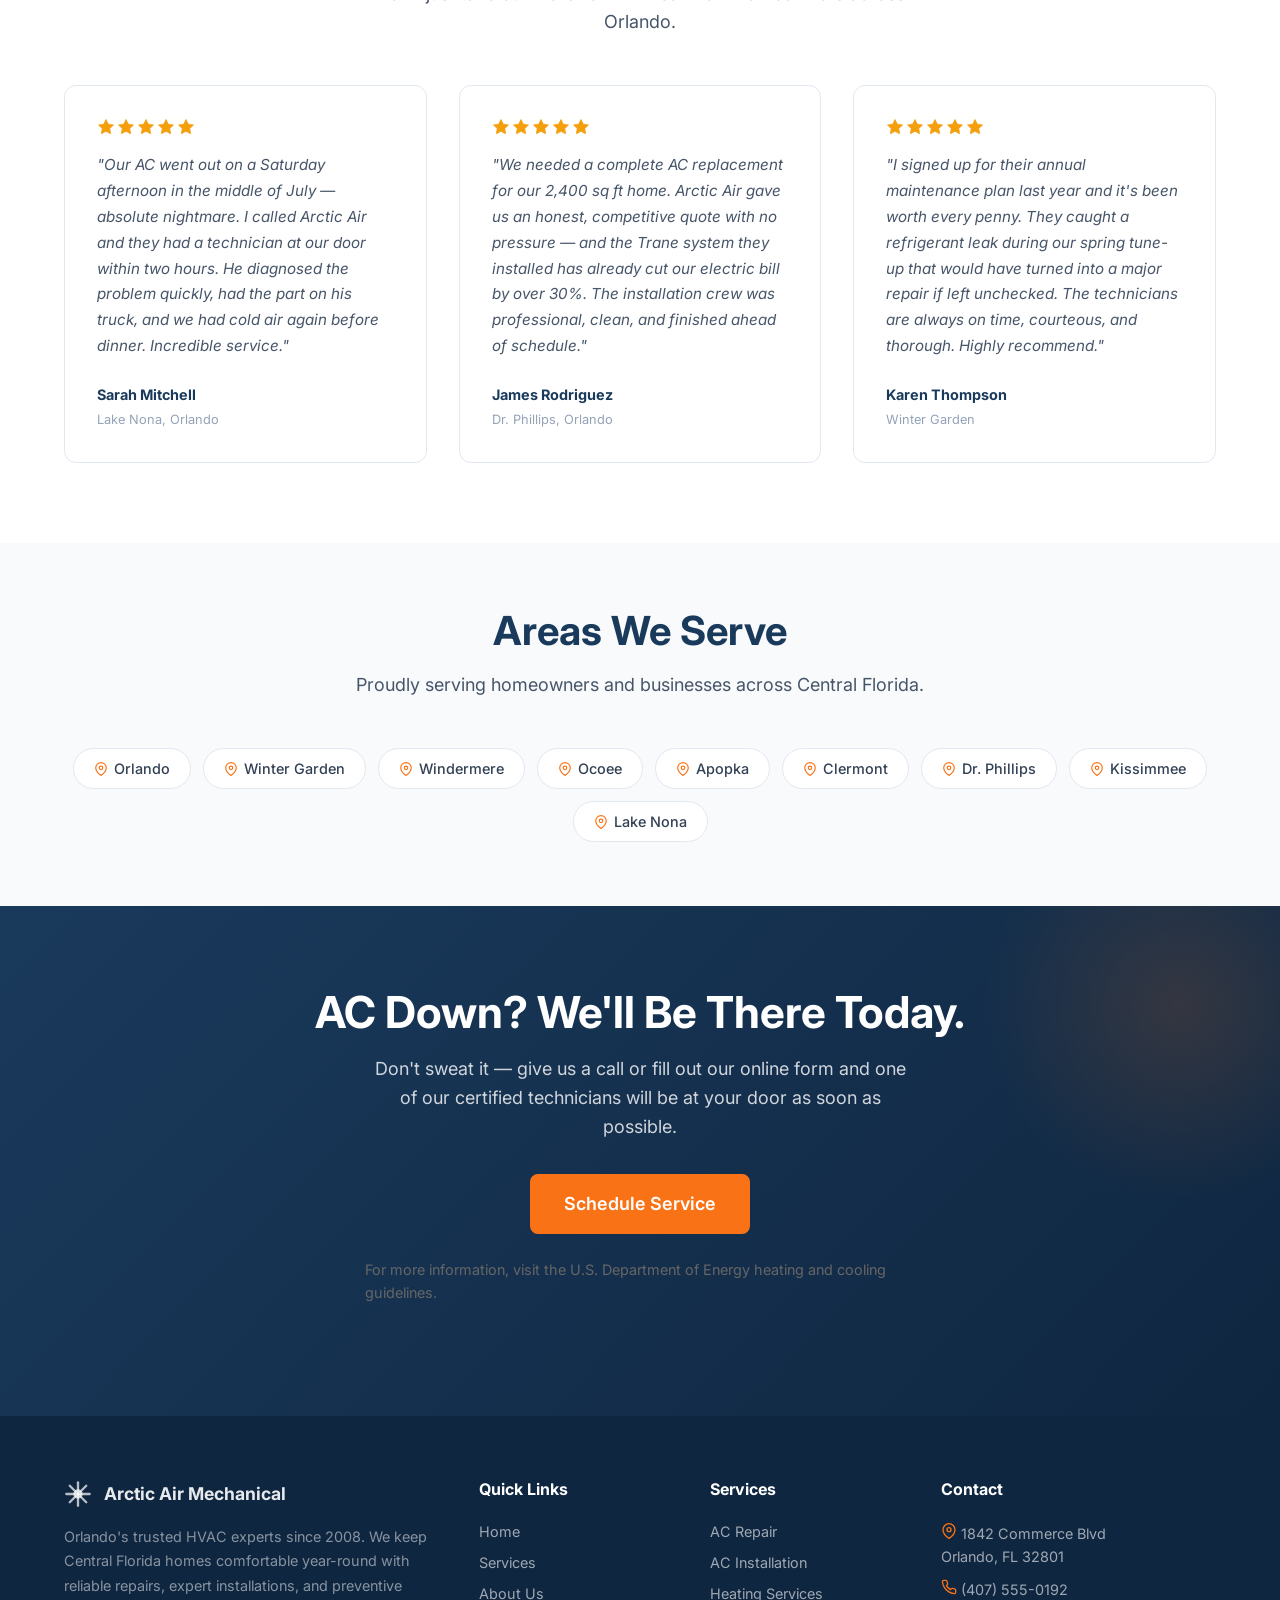
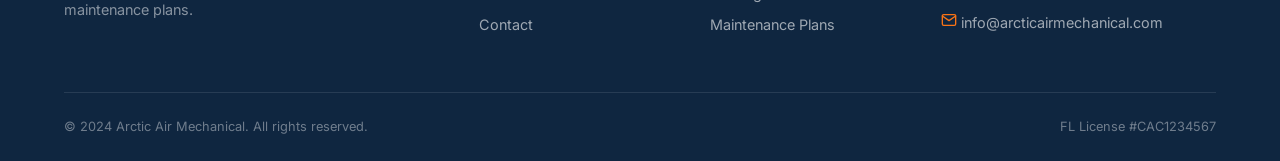
==== commit 918a95fd: "SEO: Optimize / — meta tags, strong tags, external links — via Mission Control" ====
--- a/index.html
+++ b/index.html
@@ -3,12 +3,21 @@
 <head>
   <meta charset="UTF-8">
   <meta name="viewport" content="width=device-width, initial-scale=1.0">
-  <title>Arctic Air Mechanical | AC Repair & Installation in Orlando, FL</title>
-  <meta name="description" content="Fast, reliable AC repair and installation in Orlando, FL. Licensed & insured HVAC company with 18+ years experience. Same-day service available. Call (407) 555-0192.">
+  <title><strong>AC Repair Orlando FL</strong> | Arctic Air Mechanical HVAC</title>
+  <meta name="description" content="Top-rated AC repair & installation in Orlando, FL. Licensed HVAC contractors with 18+ years experience. Same-day service available.">
   <link rel="preconnect" href="https://fonts.googleapis.com">
   <link rel="preconnect" href="https://fonts.gstatic.com" crossorigin>
   <link href="https://fonts.googleapis.com/css2?family=Inter:wght@400;500;600;700;800&display=swap" rel="stylesheet">
   <link rel="stylesheet" href="css/styles.css">
+  <link rel="canonical" href="https://heartfelt-medovik-a9cdc7.netlify.app/">
+  <meta property="og:title" content="AC Repair Orlando FL | Arctic Air Mechanical HVAC">
+  <meta property="og:description" content="Top-rated AC repair & installation in Orlando, FL. Licensed HVAC contractors with 18+ years experience. Same-day service available.">
+  <meta property="og:url" content="https://heartfelt-medovik-a9cdc7.netlify.app/">
+  <meta property="og:type" content="website">
+  <meta name="twitter:card" content="summary">
+  <meta name="twitter:title" content="AC Repair Orlando FL | Arctic Air Mechanical HVAC">
+  <meta name="twitter:description" content="Fast, reliable AC repair in Orlando, FL. Licensed HVAC company with 18+ years experience. Same-day service available. Call (407) 555-0192.">
+  <link rel="icon" href="/favicon.ico">
 </head>
 <body>
 
@@ -350,7 +359,9 @@
       <p>Don't sweat it — give us a call or fill out our online form and one of our certified technicians will be at your door as soon as possible.</p>
       <a href="/contact" class="btn btn-orange btn-lg">Schedule Service</a>
     </div>
-  </section>
+  
+  <p style="margin-top: 1.5rem; font-size: 0.9rem; color: #666;">For more information, visit the <a href="https://www.energy.gov/energysaver/heating-and-cooling" target="_blank" rel="noopener noreferrer">U.S. Department of Energy heating and cooling guidelines</a>.</p>
+</section>
 
   <!-- Footer -->
   <footer class="footer">
